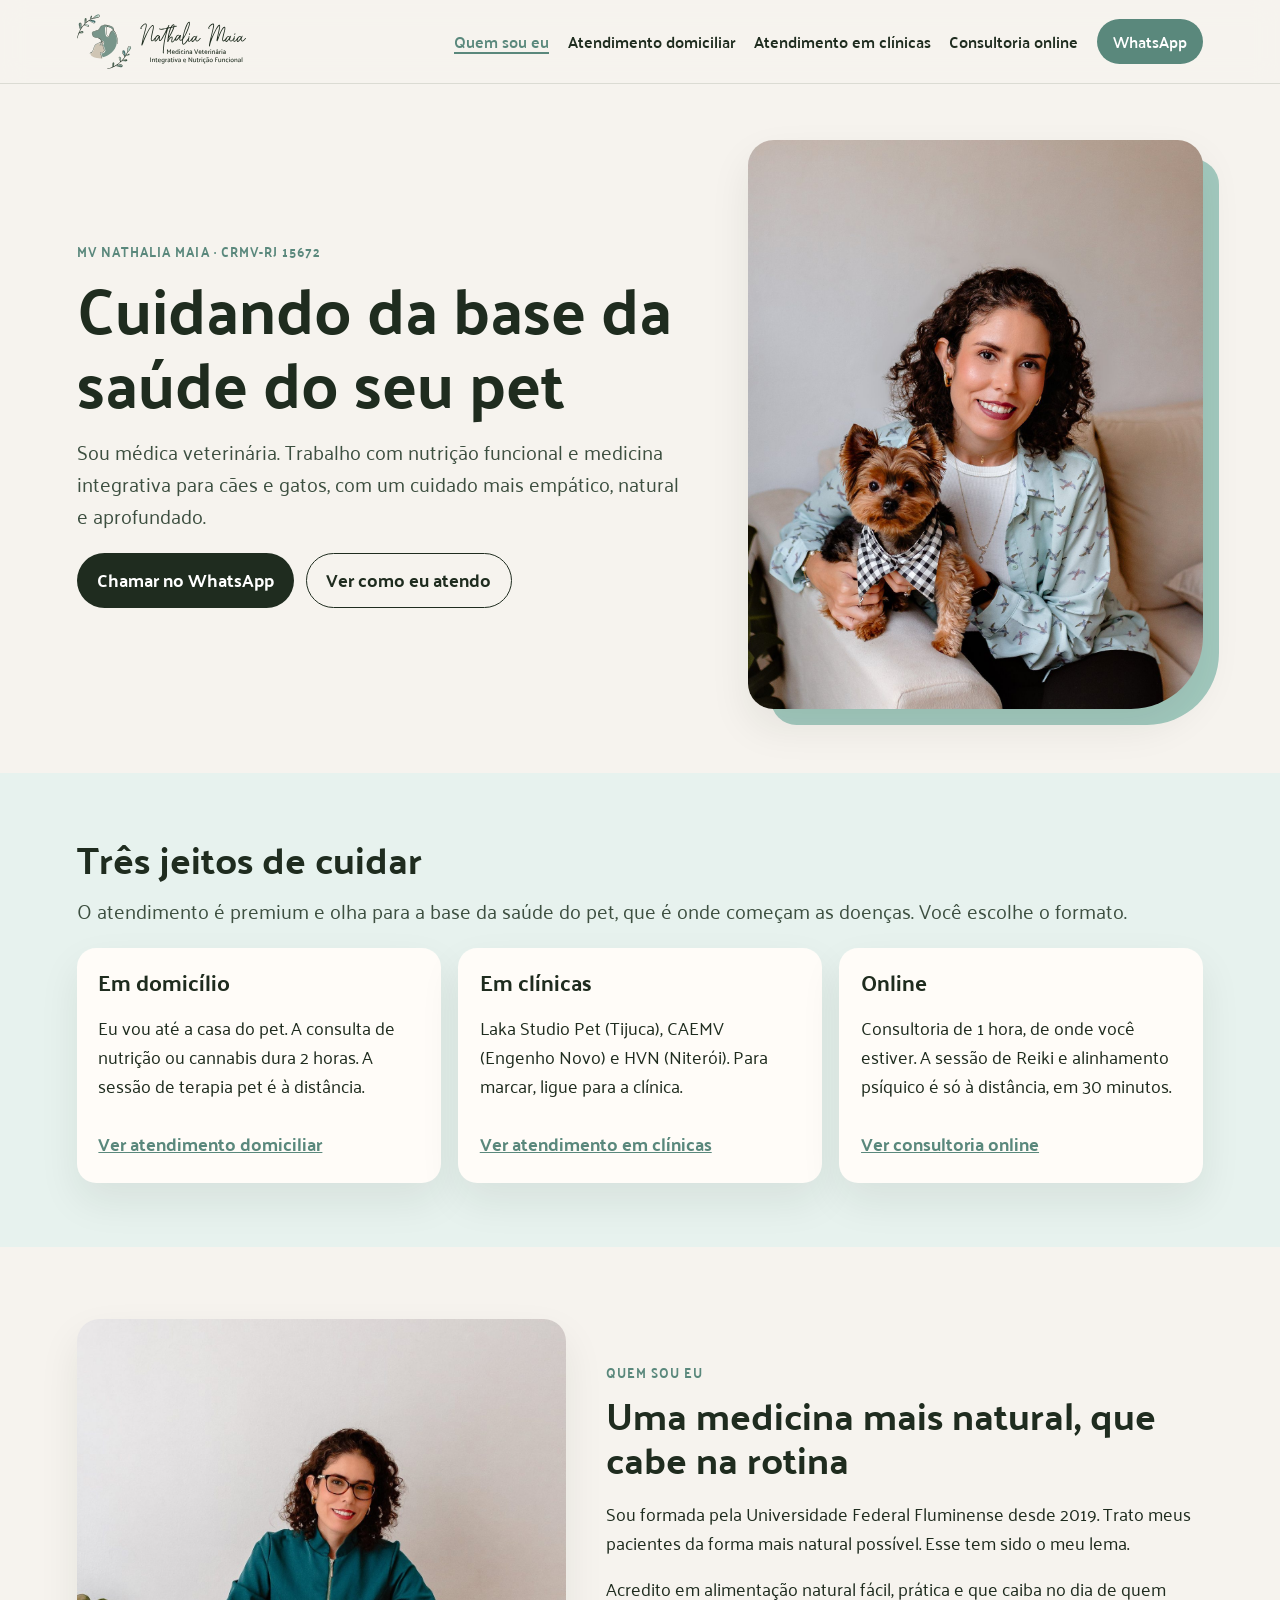
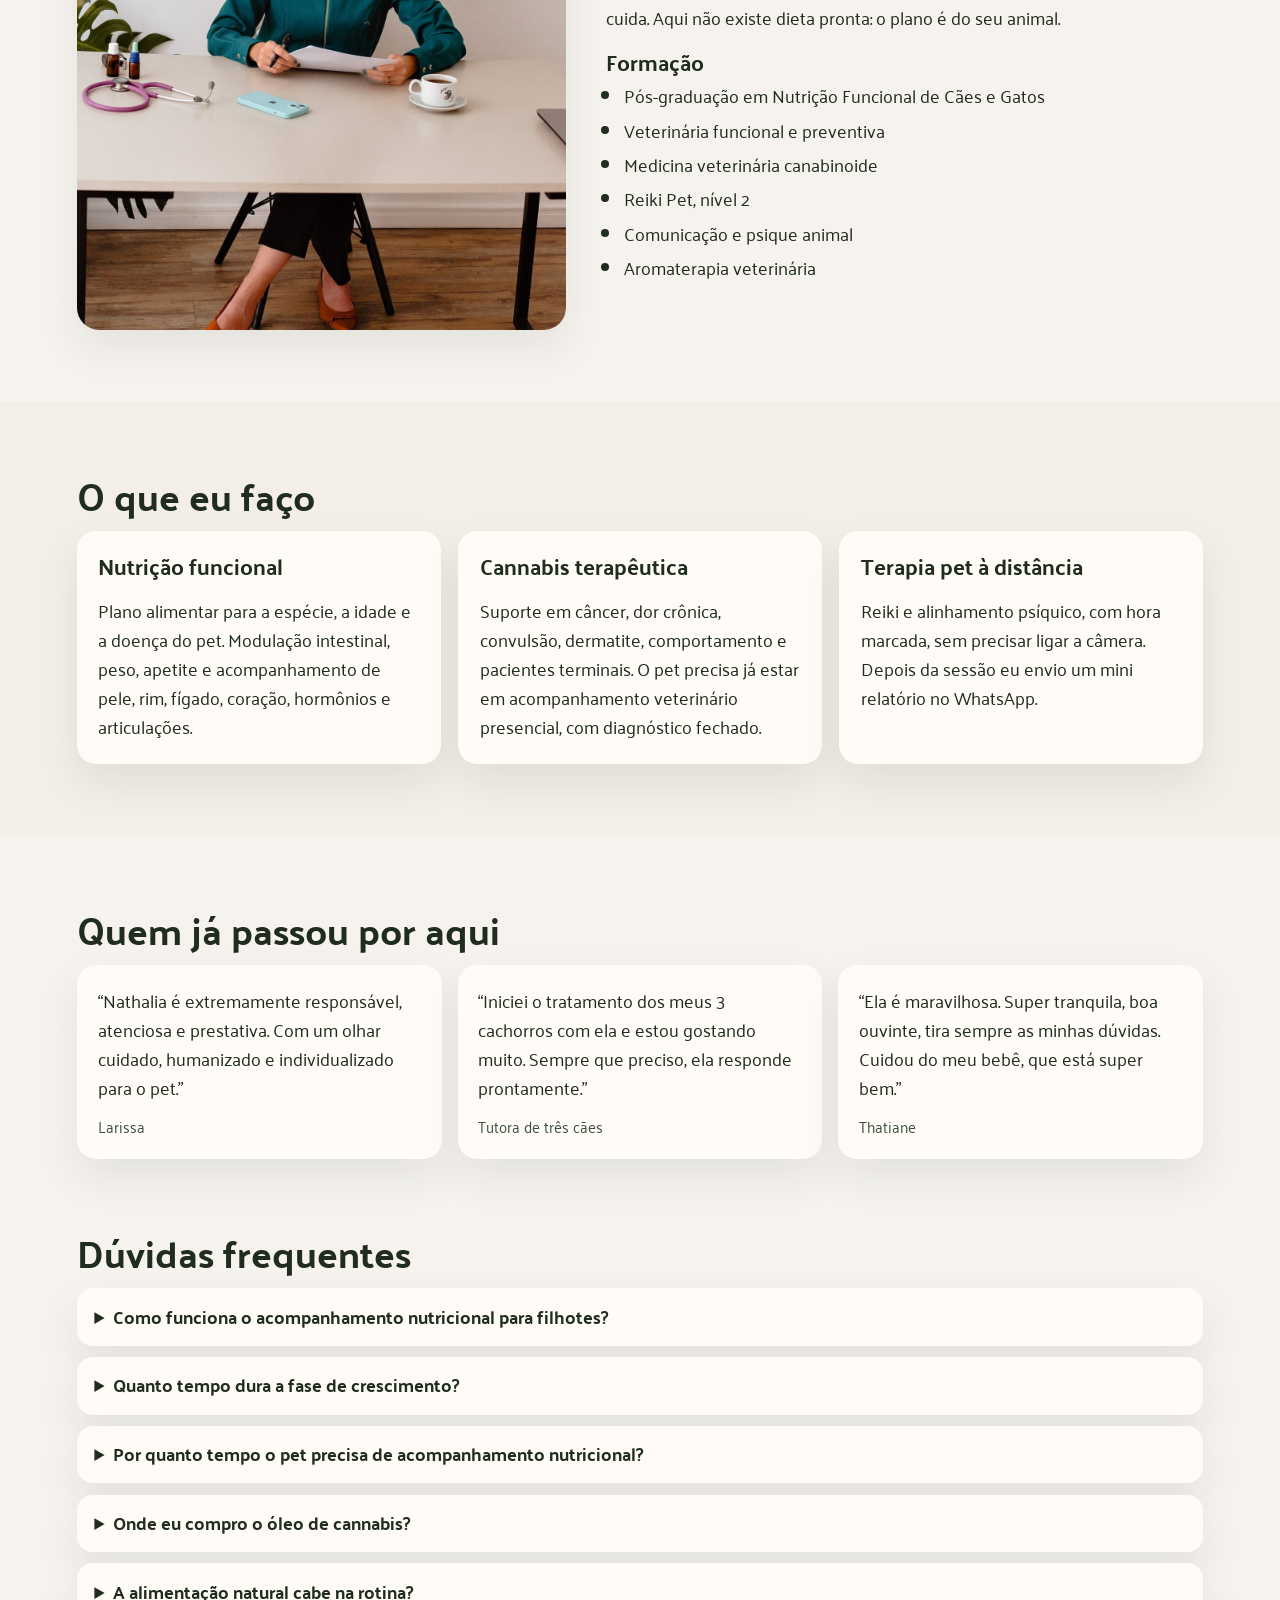
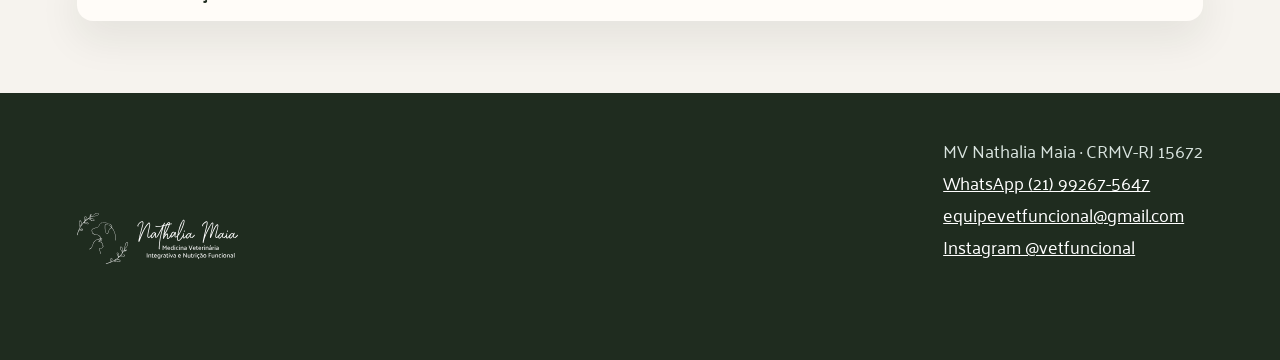
==== index.html @ e62ba09b "Adiciona os tres atendimentos e as clinicas parceiras. Co-authored-by: Cursor <cursoragent@cursor.co" ====
<!DOCTYPE html>
<html lang="pt-BR">
<head>
  <meta charset="utf-8">
  <meta name="viewport" content="width=device-width, initial-scale=1">
  <meta name="robots" content="noindex">
  <title>Quem sou eu | Nathalia Maia</title>
  <meta name="description" content="MV Nathalia Maia, CRMV-RJ 15672. Nutrição funcional e medicina veterinária integrativa para cães e gatos.">
  <link rel="icon" href="assets/icone.png">
  <link rel="preconnect" href="https://fonts.googleapis.com">
  <link rel="preconnect" href="https://fonts.gstatic.com" crossorigin>
  <link href="https://fonts.googleapis.com/css2?family=Palanquin:wght@400;500;600;700&display=swap" rel="stylesheet">
  <link rel="stylesheet" href="css/styles.css">
</head>
<body>
  <a class="skip" href="#conteudo">Ir para o conteúdo</a>
  <header class="site-header">
    <a class="logo" href="index.html">
      <img src="assets/logo.svg" alt="Nathalia Maia, medicina veterinária integrativa e nutrição funcional">
    </a>
    <button class="nav-toggle" type="button" aria-expanded="false" aria-controls="site-nav">Menu</button>
    <nav class="site-nav" id="site-nav">
      <a href="index.html" aria-current="page">Quem sou eu</a>
      <a href="domiciliar.html">Atendimento domiciliar</a>
      <a href="clinicas.html">Atendimento em clínicas</a>
      <a href="online.html">Consultoria online</a>
      <a class="btn btn-wa" href="https://wa.me/5521992675647?text=Ol%C3%A1%2C%20Dra.%20Nathalia!%20Vim%20pelo%20site%20e%20gostaria%20de%20conversar%20sobre%20um%20atendimento." target="_blank" rel="noopener noreferrer">WhatsApp</a>
    </nav>
  </header>

  <main id="conteudo">
    <section class="wrap hero">
      <div>
        <p class="kicker">MV Nathalia Maia · CRMV-RJ 15672</p>
        <h1>Cuidando da base da saúde do seu pet</h1>
        <p class="lead">Sou médica veterinária. Trabalho com nutrição funcional e medicina integrativa para cães e gatos, com um cuidado mais empático, natural e aprofundado.</p>
        <div class="actions">
          <a class="btn btn-solid" href="https://wa.me/5521992675647?text=Ol%C3%A1%2C%20Dra.%20Nathalia!%20Vim%20pelo%20site%20e%20gostaria%20de%20conversar%20sobre%20um%20atendimento." target="_blank" rel="noopener noreferrer">Chamar no WhatsApp</a>
          <a class="btn btn-ghost" href="#formatos">Ver como eu atendo</a>
        </div>
      </div>
      <div class="hero-photo">
        <img src="assets/nathalia-sofa.jpg" alt="Dra. Nathalia Maia sentada no sofá, sorrindo, com um yorkshire no colo">
      </div>
    </section>

    <section class="band" id="formatos">
      <div class="wrap">
        <h2>Três jeitos de cuidar</h2>
        <p class="lead">O atendimento é premium e olha para a base da saúde do pet, que é onde começam as doenças. Você escolhe o formato.</p>
        <div class="grid-3">
          <article class="card">
            <h3>Em domicílio</h3>
            <p>Eu vou até a casa do pet. A consulta de nutrição ou cannabis dura 2 horas. A sessão de terapia pet é à distância.</p>
            <a class="more" href="domiciliar.html">Ver atendimento domiciliar</a>
          </article>
          <article class="card">
            <h3>Em clínicas</h3>
            <p>Laka Studio Pet (Tijuca), CAEMV (Engenho Novo) e HVN (Niterói). Para marcar, ligue para a clínica.</p>
            <a class="more" href="clinicas.html">Ver atendimento em clínicas</a>
          </article>
          <article class="card">
            <h3>Online</h3>
            <p>Consultoria de 1 hora, de onde você estiver. A sessão de Reiki e alinhamento psíquico é só à distância, em 30 minutos.</p>
            <a class="more" href="online.html">Ver consultoria online</a>
          </article>
        </div>
      </div>
    </section>

    <section class="section">
      <div class="wrap split">
        <div class="frame portrait">
          <img src="assets/nathalia-mesa.jpg" alt="Dra. Nathalia Maia à mesa, de jaleco verde, com estetoscópio e frascos de cuidado">
        </div>
        <div>
          <p class="kicker">Quem sou eu</p>
          <h2>Uma medicina mais natural, que cabe na rotina</h2>
          <p>Sou formada pela Universidade Federal Fluminense desde 2019. Trato meus pacientes da forma mais natural possível. Esse tem sido o meu lema.</p>
          <p>Acredito em alimentação natural fácil, prática e que caiba no dia de quem cuida. Aqui não existe dieta pronta: o plano é do seu animal.</p>
          <h3>Formação</h3>
          <ul class="clean">
            <li>Pós-graduação em Nutrição Funcional de Cães e Gatos</li>
            <li>Veterinária funcional e preventiva</li>
            <li>Medicina veterinária canabinoide</li>
            <li>Reiki Pet, nível 2</li>
            <li>Comunicação e psique animal</li>
            <li>Aromaterapia veterinária</li>
          </ul>
        </div>
      </div>
    </section>

    <section class="band-sand section">
      <div class="wrap">
        <h2>O que eu faço</h2>
        <div class="grid-3">
          <article class="card">
            <h3>Nutrição funcional</h3>
            <p>Plano alimentar para a espécie, a idade e a doença do pet. Modulação intestinal, peso, apetite e acompanhamento de pele, rim, fígado, coração, hormônios e articulações.</p>
          </article>
          <article class="card">
            <h3>Cannabis terapêutica</h3>
            <p>Suporte em câncer, dor crônica, convulsão, dermatite, comportamento e pacientes terminais. O pet precisa já estar em acompanhamento veterinário presencial, com diagnóstico fechado.</p>
          </article>
          <article class="card">
            <h3>Terapia pet à distância</h3>
            <p>Reiki e alinhamento psíquico, com hora marcada, sem precisar ligar a câmera. Depois da sessão eu envio um mini relatório no WhatsApp.</p>
          </article>
        </div>
      </div>
    </section>

    <section class="section">
      <div class="wrap">
        <h2>Quem já passou por aqui</h2>
        <div class="quotes">
          <blockquote>
            <p>“Nathalia é extremamente responsável, atenciosa e prestativa. Com um olhar cuidado, humanizado e individualizado para o pet.”</p>
            <footer>Larissa</footer>
          </blockquote>
          <blockquote>
            <p>“Iniciei o tratamento dos meus 3 cachorros com ela e estou gostando muito. Sempre que preciso, ela responde prontamente.”</p>
            <footer>Tutora de três cães</footer>
          </blockquote>
          <blockquote>
            <p>“Ela é maravilhosa. Super tranquila, boa ouvinte, tira sempre as minhas dúvidas. Cuidou do meu bebê, que está super bem.”</p>
            <footer>Thatiane</footer>
          </blockquote>
        </div>
      </div>
    </section>

    <section class="section" style="padding-top: 0;">
      <div class="wrap">
        <h2>Dúvidas frequentes</h2>
        <details>
          <summary>Como funciona o acompanhamento nutricional para filhotes?</summary>
          <p>Filhotes estão crescendo e precisam de acompanhamento mensal até o fim dessa fase. É um período em que a dieta sem orientação falha fácil.</p>
        </details>
        <details>
          <summary>Quanto tempo dura a fase de crescimento?</summary>
          <p>Depende do porte: cerca de 10 meses nos mini e até 24 meses nos gigantes.</p>
        </details>
        <details>
          <summary>Por quanto tempo o pet precisa de acompanhamento nutricional?</summary>
          <p>Animais em modulação intestinal precisam de pelo menos 6 meses de tratamento.</p>
        </details>
        <details>
          <summary>Onde eu compro o óleo de cannabis?</summary>
          <p>Em associações, de forma online. Na receita eu indico o caminho de acordo com a necessidade do seu pet.</p>
        </details>
        <details>
          <summary>A alimentação natural cabe na rotina?</summary>
          <p>Eu monto um plano fácil, prático e de acordo com a sua rotina e com o que é possível para a casa.</p>
        </details>
      </div>
    </section>
  </main>

  <footer class="site-footer">
    <div class="wrap">
      <img src="assets/logo-branco.svg" alt="">
      <div>
        <p>MV Nathalia Maia · CRMV-RJ 15672</p>
        <p><a href="https://wa.me/5521992675647" target="_blank" rel="noopener noreferrer">WhatsApp (21) 99267-5647</a></p>
        <p><a href="mailto:equipevetfuncional@gmail.com" target="_blank" rel="noopener noreferrer">equipevetfuncional@gmail.com</a></p>
        <p><a href="https://instagram.com/vetfuncional" target="_blank" rel="noopener noreferrer">Instagram @vetfuncional</a></p>
      </div>
    </div>
  </footer>
  <a class="float-wa" href="https://wa.me/5521992675647?text=Ol%C3%A1%2C%20Dra.%20Nathalia!%20Vim%20pelo%20site%20e%20gostaria%20de%20conversar%20sobre%20um%20atendimento." target="_blank" rel="noopener noreferrer">WhatsApp</a>
  <script src="js/nav.js"></script>
</body>
</html>
---- css/styles.css ----
:root {
  --ink: #1f2c1f;
  --ink-soft: #3d4f40;
  --viridian: #5a887c;
  --cyan: #609090;
  --tareyton: #a2c9be;
  --dune: #cec0ae;
  --khaki: #b8a687;
  --paper: #f6f3ee;
  --card: #fffcf8;
  --line: rgba(31, 44, 31, 0.12);
  --shadow: 0 18px 40px rgba(31, 44, 31, 0.08);
  --header: 5.25rem;
  --max: 72rem;
  --font: "Palanquin", "Segoe UI", sans-serif;
}

* { box-sizing: border-box; }

html { scroll-behavior: smooth; }

body {
  margin: 0;
  font-family: var(--font);
  color: var(--ink);
  background: var(--paper);
  font-size: 1.125rem;
  line-height: 1.6;
}

img { max-width: 100%; display: block; }

a { color: inherit; }

.skip {
  position: absolute;
  left: 1rem;
  top: -4rem;
  background: var(--ink);
  color: white;
  padding: 0.5rem 0.8rem;
  z-index: 20;
}

.skip:focus { top: 1rem; }

.site-header {
  position: sticky;
  top: 0;
  z-index: 10;
  display: flex;
  align-items: center;
  justify-content: space-between;
  gap: 1rem;
  min-height: var(--header);
  padding: 0.75rem 6vw;
  background: rgba(246, 243, 238, 0.92);
  backdrop-filter: blur(12px);
  border-bottom: 1px solid var(--line);
}

.logo img { height: 3.4rem; width: auto; }

.nav-toggle {
  display: none;
  border: 1px solid var(--ink);
  background: transparent;
  color: var(--ink);
  font: inherit;
  font-weight: 600;
  padding: 0.45rem 0.8rem;
  border-radius: 999px;
  cursor: pointer;
}

.site-nav {
  display: flex;
  align-items: center;
  gap: 1.15rem;
}

.site-nav a {
  text-decoration: none;
  font-weight: 600;
  font-size: 1rem;
}

.site-nav a[aria-current="page"] {
  color: var(--viridian);
  box-shadow: inset 0 -2px 0 var(--viridian);
}

.btn {
  display: inline-flex;
  align-items: center;
  justify-content: center;
  gap: 0.45rem;
  text-decoration: none;
  font-weight: 700;
  border-radius: 999px;
  padding: 0.75rem 1.2rem;
  border: 1px solid transparent;
}

.btn-solid {
  background: var(--ink);
  color: white;
}

.btn-solid:hover { background: #314332; }

.btn-ghost {
  background: transparent;
  color: var(--ink);
  border-color: var(--ink);
}

.btn-wa { background: var(--viridian); color: white; padding: 0.55rem 0.95rem; }
.btn-wa:hover { background: #4c756a; }

.wrap {
  width: min(var(--max), calc(100% - 12vw));
  margin-inline: auto;
}

.hero {
  display: grid;
  grid-template-columns: 1.15fr 0.85fr;
  gap: 3.5rem;
  align-items: center;
  padding: 3.5rem 0 4rem;
}

.kicker {
  margin: 0 0 0.6rem;
  letter-spacing: 0.08em;
  text-transform: uppercase;
  font-size: 0.82rem;
  font-weight: 700;
  color: var(--viridian);
}

h1, h2, h3 { line-height: 1.15; font-weight: 700; }

h1 { font-size: clamp(2.4rem, 5vw, 4.1rem); margin: 0 0 1rem; }

h2 { font-size: clamp(1.8rem, 3vw, 2.5rem); margin: 0 0 0.8rem; }

h3 { font-size: 1.35rem; margin: 0 0 0.4rem; }

.lead { font-size: 1.25rem; color: var(--ink-soft); margin: 0 0 1.4rem; }

.actions { display: flex; flex-wrap: wrap; gap: 0.75rem; }

.hero-photo {
  position: relative;
}

.hero-photo img {
  width: 100%;
  aspect-ratio: 4 / 5;
  object-fit: cover;
  object-position: center 68%;
  border-radius: 1.6rem 1.6rem 4.5rem 1.6rem;
  box-shadow: var(--shadow);
}

.hero-photo::before {
  content: "";
  position: absolute;
  inset: 1.2rem -1rem -1rem 1.4rem;
  background: var(--tareyton);
  border-radius: 1.6rem 1.6rem 4.5rem 1.6rem;
  z-index: -1;
}

.band {
  background: #e7f2ee;
  padding: 4rem 0;
}

.band-sand { background: #f3eee6; }

.section { padding: 4.5rem 0; }

.grid-3, .grid-2 { display: grid; gap: 1.1rem; }

.grid-3 { grid-template-columns: repeat(3, 1fr); }
.grid-2 { grid-template-columns: repeat(2, 1fr); }

.card {
  background: var(--card);
  border-radius: 1.2rem;
  padding: 1.4rem 1.35rem 1.5rem;
  box-shadow: var(--shadow);
}

.card p:last-child { margin-bottom: 0; }

.card a.more {
  display: inline-block;
  margin-top: 0.8rem;
  font-weight: 700;
  color: var(--viridian);
}

.subnav {
  display: flex;
  flex-wrap: wrap;
  gap: 0.55rem;
  margin: 1.3rem 0 0;
  padding: 0;
  list-style: none;
}

.subnav a {
  text-decoration: none;
  font-weight: 700;
  font-size: 0.98rem;
  background: #e7f2ee;
  border-radius: 999px;
  padding: 0.55rem 0.9rem;
}

.subnav a:hover { background: var(--tareyton); }

.topic { scroll-margin-top: 6.5rem; }

.clinic h2 { font-size: 1.45rem; }

.clinic address {
  font-style: normal;
  margin: 0.35rem 0;
}

.split {
  display: grid;
  grid-template-columns: 0.9fr 1.1fr;
  gap: 2.5rem;
  align-items: center;
}

.frame img {
  width: 100%;
  border-radius: 1.4rem;
  object-fit: cover;
  box-shadow: var(--shadow);
}

.portrait img { aspect-ratio: 4 / 5; object-position: center 30%; }
.wide img { aspect-ratio: 16 / 9; object-position: center 40%; }

ul.clean, ol.clean { margin: 0.4rem 0 0; padding-left: 1.15rem; }
ul.clean li, ol.clean li { margin: 0.35rem 0; }

.price {
  display: flex;
  flex-direction: column;
  gap: 0.2rem;
}

.price strong {
  font-size: 1.8rem;
  letter-spacing: -0.03em;
}

.note {
  border-left: 4px solid var(--khaki);
  background: #f8f1e6;
  padding: 1rem 1.1rem;
  border-radius: 0 1rem 1rem 0;
}

.note p { margin: 0.35rem 0; }

.quotes { display: grid; grid-template-columns: repeat(3, 1fr); gap: 1rem; }

blockquote {
  margin: 0;
  background: var(--card);
  border-radius: 1.2rem;
  padding: 1.3rem;
  box-shadow: var(--shadow);
}

blockquote p { margin: 0 0 0.8rem; }

blockquote footer { color: var(--ink-soft); font-size: 0.95rem; }

details {
  background: var(--card);
  border-radius: 1rem;
  padding: 0.9rem 1.1rem;
  box-shadow: var(--shadow);
}

details + details { margin-top: 0.7rem; }

summary {
  cursor: pointer;
  font-weight: 700;
}

details p { margin: 0.7rem 0 0.2rem; }

.page-hero { padding: 3rem 0 1rem; max-width: 44rem; }

.stack { display: grid; gap: 1rem; }

.site-footer {
  background: var(--ink);
  color: #f4f1ea;
  padding: 2.5rem 0 6rem;
}

.site-footer .wrap {
  display: flex;
  justify-content: space-between;
  gap: 2rem;
  align-items: end;
}

.site-footer img { height: 3.2rem; width: auto; }

.site-footer a { color: white; }
.site-footer p { margin: 0.2rem 0; color: #d9e4df; }

.float-wa {
  display: none;
}

@media (max-width: 860px) {
  .nav-toggle { display: inline-flex; }

  .site-nav {
    display: none;
    position: absolute;
    top: 100%;
    left: 0;
    right: 0;
    flex-direction: column;
    align-items: stretch;
    gap: 0.2rem;
    padding: 0.8rem 6vw 1.2rem;
    background: var(--paper);
    border-bottom: 1px solid var(--line);
  }

  .site-nav.is-open { display: flex; }

  .site-nav a { padding: 0.55rem 0; }

  .hero, .split, .grid-3, .grid-2, .quotes {
    grid-template-columns: 1fr;
  }

  .hero-photo { order: -1; }
  .hero-photo img, .portrait img { aspect-ratio: 5 / 4; object-position: center 70%; }

  .site-footer .wrap { flex-direction: column; align-items: start; }

  .float-wa {
    display: inline-flex;
    position: fixed;
    right: 1rem;
    bottom: 1rem;
    z-index: 12;
    background: var(--viridian);
    color: white;
    text-decoration: none;
    font-weight: 700;
    border-radius: 999px;
    padding: 0.8rem 1.05rem;
    box-shadow: var(--shadow);
  }
}
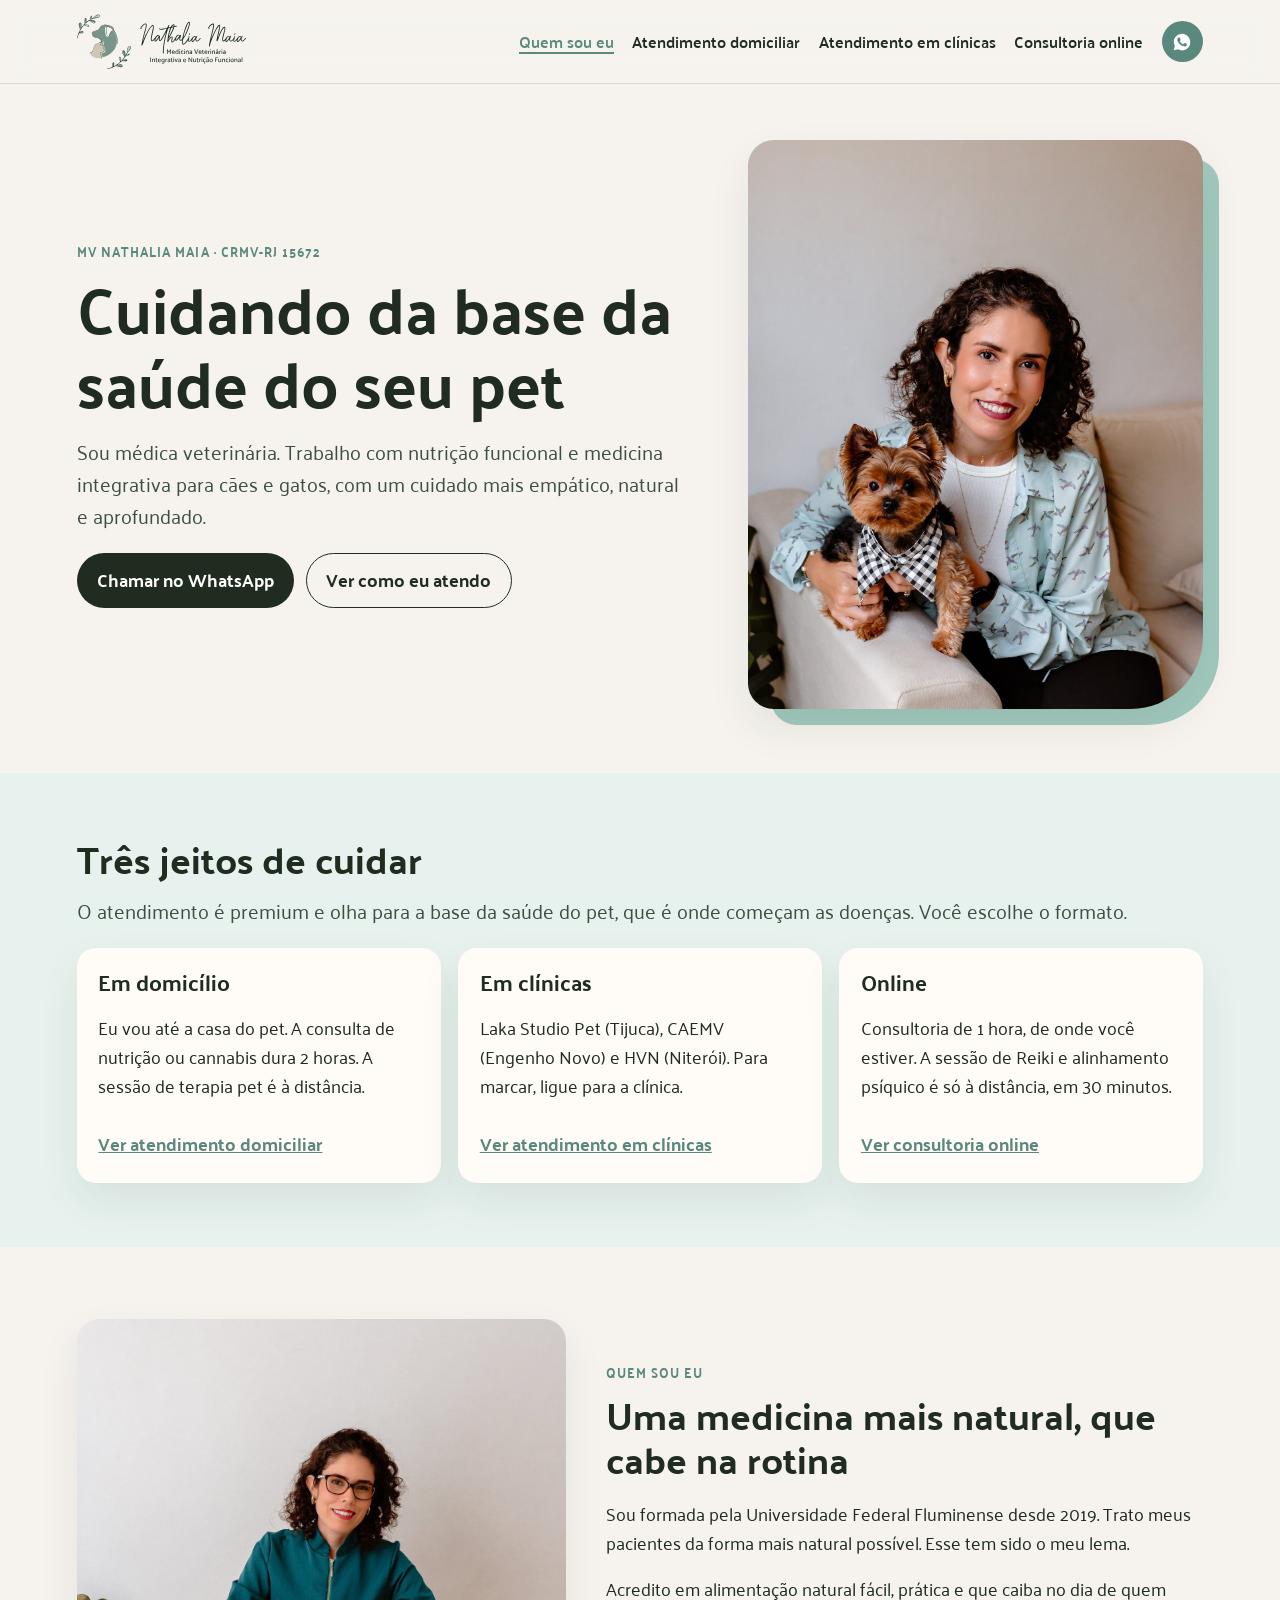
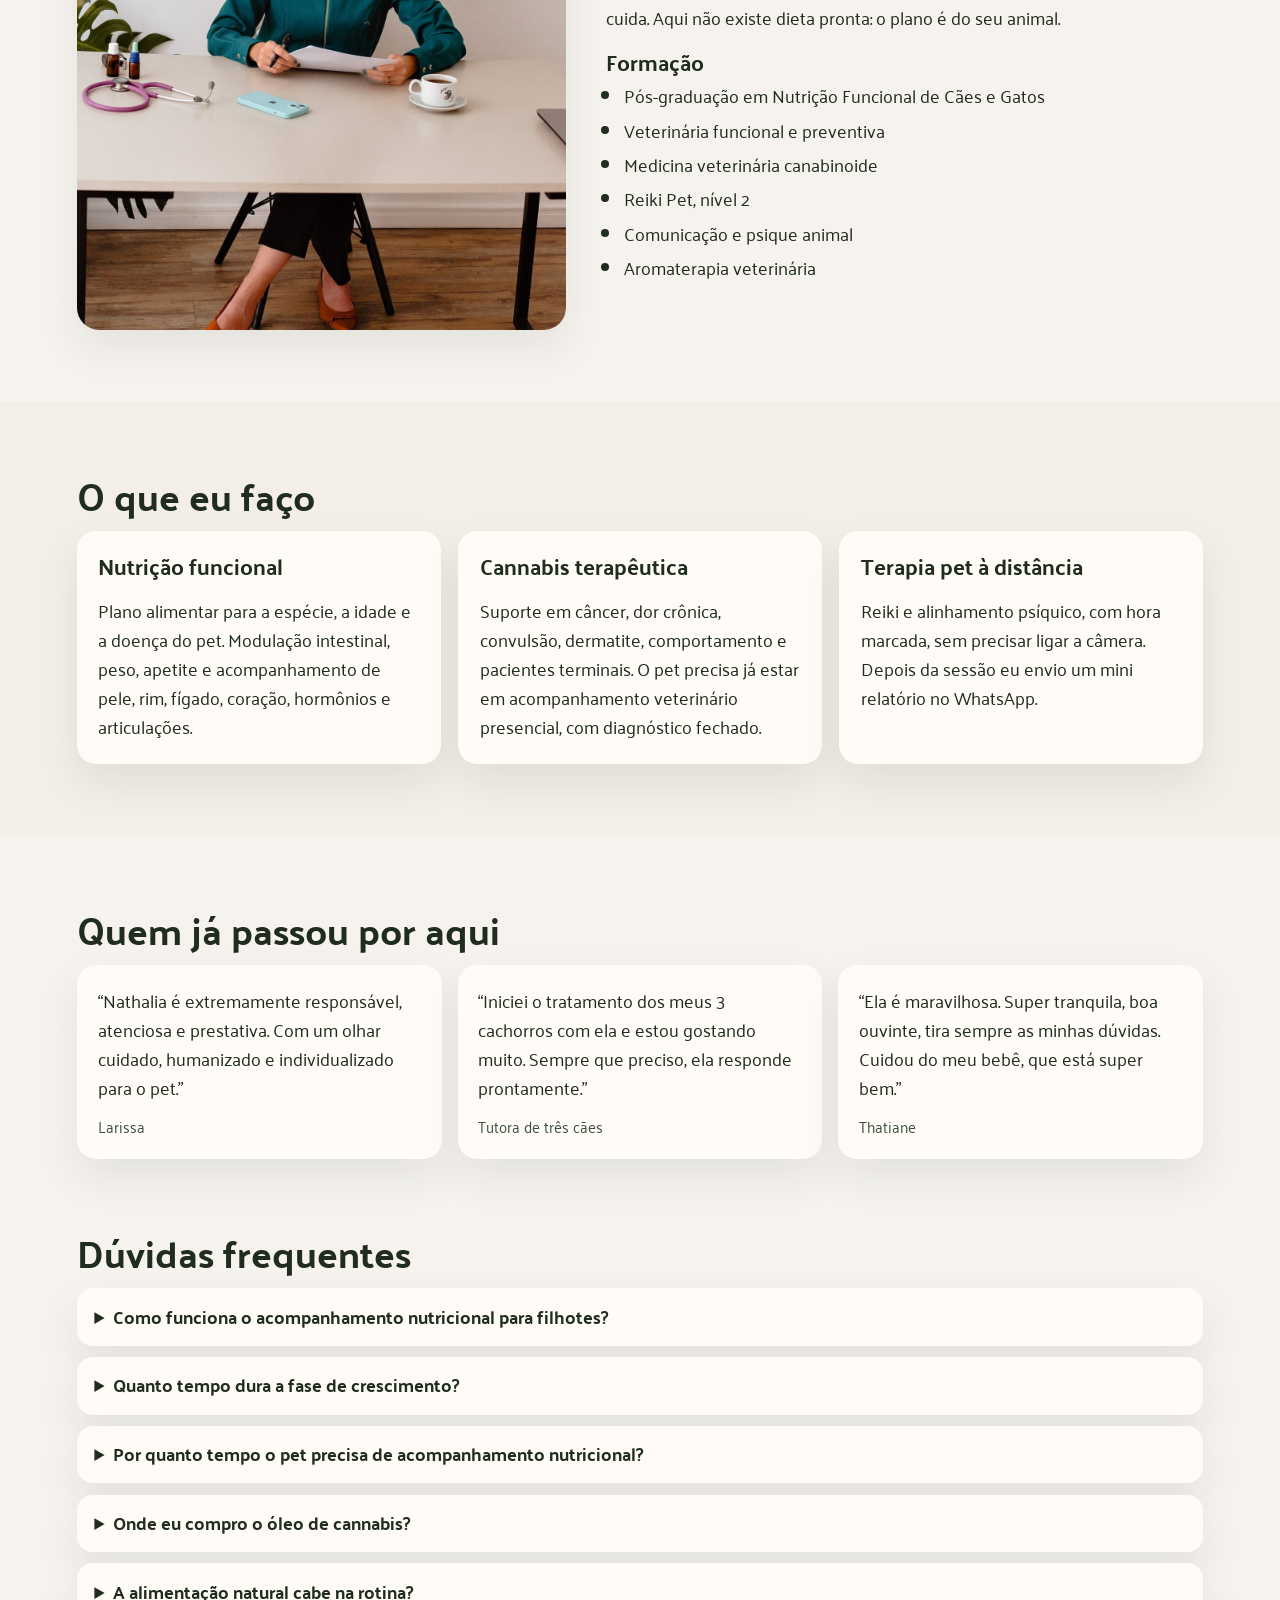
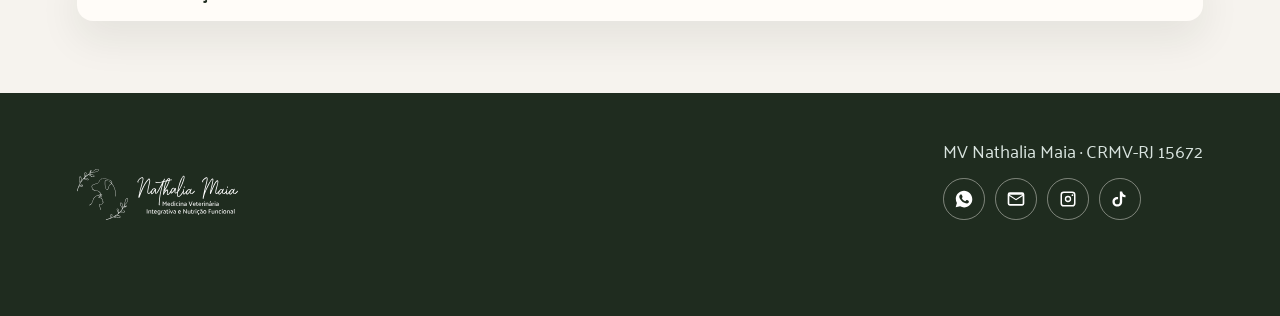
==== commit ebb99e3f: "Troca os contatos do rodape por icones e adiciona o TikTok. Co-authored-by: Cursor <cursoragent@curs" ====
--- a/index.html
+++ b/index.html
@@ -24,7 +24,7 @@
       <a href="domiciliar.html">Atendimento domiciliar</a>
       <a href="clinicas.html">Atendimento em clínicas</a>
       <a href="online.html">Consultoria online</a>
-      <a class="btn btn-wa" href="https://wa.me/5521992675647?text=Ol%C3%A1%2C%20Dra.%20Nathalia!%20Vim%20pelo%20site%20e%20gostaria%20de%20conversar%20sobre%20um%20atendimento." target="_blank" rel="noopener noreferrer">WhatsApp</a>
+      <a class="btn btn-wa" href="https://wa.me/5521992675647?text=Ol%C3%A1%2C%20Dra.%20Nathalia!%20Vim%20pelo%20site%20e%20gostaria%20de%20conversar%20sobre%20um%20atendimento." target="_blank" rel="noopener noreferrer" aria-label="WhatsApp"><svg class="icon" viewBox="0 0 24 24" aria-hidden="true"><path d="M12.04 2C6.58 2 2.15 6.4 2.15 11.83c0 1.74.46 3.44 1.34 4.94L2 22l5.39-1.41a10 10 0 0 0 4.65 1.47h.01c5.46 0 9.89-4.4 9.89-9.83C21.94 6.4 17.5 2 12.04 2zm5.76 13.9c-.24.68-1.4 1.3-1.94 1.38-.5.08-1.12.11-1.81-.11-.42-.14-.95-.3-1.64-.59-2.88-1.24-4.76-4.15-4.9-4.34-.14-.2-1.16-1.54-1.16-2.94s.73-2.08 1-2.37c.24-.28.64-.41 1.02-.41.12 0 .23 0 .33.01.3.01.44.03.64.49.24.58.82 2 .89 2.15.07.14.12.32.02.51-.1.2-.14.32-.28.49-.14.17-.3.38-.42.51-.14.14-.28.29-.12.56.16.27.72 1.19 1.55 1.93 1.06.95 1.96 1.25 2.24 1.39.28.14.44.12.6-.07.17-.2.7-.81.88-1.09.19-.28.37-.23.63-.14.26.09 1.64.77 1.92.91.28.14.47.21.54.33.07.12.07.68-.17 1.36z"/></svg></a>
     </nav>
   </header>
 
@@ -163,13 +163,16 @@
       <img src="assets/logo-branco.svg" alt="">
       <div>
         <p>MV Nathalia Maia · CRMV-RJ 15672</p>
-        <p><a href="https://wa.me/5521992675647" target="_blank" rel="noopener noreferrer">WhatsApp (21) 99267-5647</a></p>
-        <p><a href="mailto:equipevetfuncional@gmail.com" target="_blank" rel="noopener noreferrer">equipevetfuncional@gmail.com</a></p>
-        <p><a href="https://instagram.com/vetfuncional" target="_blank" rel="noopener noreferrer">Instagram @vetfuncional</a></p>
+        <nav class="social" aria-label="Contato">
+          <a href="https://wa.me/5521992675647" target="_blank" rel="noopener noreferrer" aria-label="WhatsApp (21) 99267-5647"><svg class="icon" viewBox="0 0 24 24" aria-hidden="true"><path d="M12.04 2C6.58 2 2.15 6.4 2.15 11.83c0 1.74.46 3.44 1.34 4.94L2 22l5.39-1.41a10 10 0 0 0 4.65 1.47h.01c5.46 0 9.89-4.4 9.89-9.83C21.94 6.4 17.5 2 12.04 2zm5.76 13.9c-.24.68-1.4 1.3-1.94 1.38-.5.08-1.12.11-1.81-.11-.42-.14-.95-.3-1.64-.59-2.88-1.24-4.76-4.15-4.9-4.34-.14-.2-1.16-1.54-1.16-2.94s.73-2.08 1-2.37c.24-.28.64-.41 1.02-.41.12 0 .23 0 .33.01.3.01.44.03.64.49.24.58.82 2 .89 2.15.07.14.12.32.02.51-.1.2-.14.32-.28.49-.14.17-.3.38-.42.51-.14.14-.28.29-.12.56.16.27.72 1.19 1.55 1.93 1.06.95 1.96 1.25 2.24 1.39.28.14.44.12.6-.07.17-.2.7-.81.88-1.09.19-.28.37-.23.63-.14.26.09 1.64.77 1.92.91.28.14.47.21.54.33.07.12.07.68-.17 1.36z"/></svg></a>
+          <a href="mailto:equipevetfuncional@gmail.com" target="_blank" rel="noopener noreferrer" aria-label="E-mail equipevetfuncional@gmail.com"><svg class="icon" viewBox="0 0 24 24" aria-hidden="true"><path d="M2 6.5A2.5 2.5 0 0 1 4.5 4h15A2.5 2.5 0 0 1 22 6.5v11a2.5 2.5 0 0 1-2.5 2.5h-15A2.5 2.5 0 0 1 2 17.5v-11zm2.2.3 7.8 5.1 7.8-5.1H4.2zM20 8.4l-7.4 4.8a1 1 0 0 1-1.1 0L4 8.4V17.5c0 .3.2.5.5.5h15c.3 0 .5-.2.5-.5V8.4z"/></svg></a>
+          <a href="https://instagram.com/vetfuncional" target="_blank" rel="noopener noreferrer" aria-label="Instagram @vetfuncional"><svg class="icon" viewBox="0 0 24 24" aria-hidden="true"><path d="M7 3h10a4 4 0 0 1 4 4v10a4 4 0 0 1-4 4H7a4 4 0 0 1-4-4V7a4 4 0 0 1 4-4zm10 1.8H7A2.2 2.2 0 0 0 4.8 7v10A2.2 2.2 0 0 0 7 19.2h10A2.2 2.2 0 0 0 19.2 17V7A2.2 2.2 0 0 0 17 4.8zM12 8.2A3.8 3.8 0 1 1 8.2 12 3.8 3.8 0 0 1 12 8.2zm0 1.6A2.2 2.2 0 1 0 14.2 12 2.2 2.2 0 0 0 12 9.8zM17.35 6.4a1.05 1.05 0 1 1-1.05 1.05 1.05 1.05 0 0 1 1.05-1.05z"/></svg></a>
+          <a href="https://www.tiktok.com/@vetfuncional" target="_blank" rel="noopener noreferrer" aria-label="TikTok @vetfuncional"><svg class="icon" viewBox="0 0 24 24" aria-hidden="true"><path d="M14.6 3c.35 2.35 1.7 4.05 4 4.35v2.45a6.7 6.7 0 0 1-4-.95v6.45c0 3.25-2.55 5.7-5.8 5.7S2.95 18.55 2.95 15.3 5.5 9.6 8.75 9.6c.32 0 .64.03.95.08v2.62a3.15 3.15 0 0 0-.95-.15 3.05 3.05 0 1 0 3.05 3.05V3h2.8z"/></svg></a>
+        </nav>
       </div>
     </div>
   </footer>
-  <a class="float-wa" href="https://wa.me/5521992675647?text=Ol%C3%A1%2C%20Dra.%20Nathalia!%20Vim%20pelo%20site%20e%20gostaria%20de%20conversar%20sobre%20um%20atendimento." target="_blank" rel="noopener noreferrer">WhatsApp</a>
+  <a class="float-wa" href="https://wa.me/5521992675647?text=Ol%C3%A1%2C%20Dra.%20Nathalia!%20Vim%20pelo%20site%20e%20gostaria%20de%20conversar%20sobre%20um%20atendimento." target="_blank" rel="noopener noreferrer" aria-label="WhatsApp"><svg class="icon" viewBox="0 0 24 24" aria-hidden="true"><path d="M12.04 2C6.58 2 2.15 6.4 2.15 11.83c0 1.74.46 3.44 1.34 4.94L2 22l5.39-1.41a10 10 0 0 0 4.65 1.47h.01c5.46 0 9.89-4.4 9.89-9.83C21.94 6.4 17.5 2 12.04 2zm5.76 13.9c-.24.68-1.4 1.3-1.94 1.38-.5.08-1.12.11-1.81-.11-.42-.14-.95-.3-1.64-.59-2.88-1.24-4.76-4.15-4.9-4.34-.14-.2-1.16-1.54-1.16-2.94s.73-2.08 1-2.37c.24-.28.64-.41 1.02-.41.12 0 .23 0 .33.01.3.01.44.03.64.49.24.58.82 2 .89 2.15.07.14.12.32.02.51-.1.2-.14.32-.28.49-.14.17-.3.38-.42.51-.14.14-.28.29-.12.56.16.27.72 1.19 1.55 1.93 1.06.95 1.96 1.25 2.24 1.39.28.14.44.12.6-.07.17-.2.7-.81.88-1.09.19-.28.37-.23.63-.14.26.09 1.64.77 1.92.91.28.14.47.21.54.33.07.12.07.68-.17 1.36z"/></svg></a>
   <script src="js/nav.js"></script>
 </body>
 </html>
--- a/css/styles.css
+++ b/css/styles.css
@@ -115,8 +115,21 @@
   border-color: var(--ink);
 }
 
-.btn-wa { background: var(--viridian); color: white; padding: 0.55rem 0.95rem; }
+.btn-wa {
+  background: var(--viridian);
+  color: white;
+  width: 2.6rem;
+  height: 2.6rem;
+  padding: 0;
+}
 .btn-wa:hover { background: #4c756a; }
+
+.icon {
+  width: 1.25rem;
+  height: 1.25rem;
+  display: block;
+  fill: currentColor;
+}
 
 .wrap {
   width: min(var(--max), calc(100% - 12vw));
@@ -324,6 +337,25 @@
 
 .site-footer a { color: white; }
 .site-footer p { margin: 0.2rem 0; color: #d9e4df; }
+
+.social {
+  display: flex;
+  gap: 0.65rem;
+  margin-top: 0.85rem;
+}
+
+.social a {
+  display: inline-flex;
+  align-items: center;
+  justify-content: center;
+  width: 2.6rem;
+  height: 2.6rem;
+  border-radius: 50%;
+  border: 1px solid rgba(244, 241, 234, 0.45);
+  text-decoration: none;
+}
+
+.social a:hover { background: rgba(244, 241, 234, 0.12); }
 
 .float-wa {
   display: none;
@@ -349,6 +381,7 @@
   .site-nav.is-open { display: flex; }
 
   .site-nav a { padding: 0.55rem 0; }
+  .site-nav a.btn-wa { padding: 0; align-self: flex-start; }
 
   .hero, .split, .grid-3, .grid-2, .quotes {
     grid-template-columns: 1fr;
@@ -361,16 +394,18 @@
 
   .float-wa {
     display: inline-flex;
+    align-items: center;
+    justify-content: center;
     position: fixed;
     right: 1rem;
     bottom: 1rem;
     z-index: 12;
+    width: 3.4rem;
+    height: 3.4rem;
     background: var(--viridian);
     color: white;
     text-decoration: none;
-    font-weight: 700;
-    border-radius: 999px;
-    padding: 0.8rem 1.05rem;
+    border-radius: 50%;
     box-shadow: var(--shadow);
   }
 }
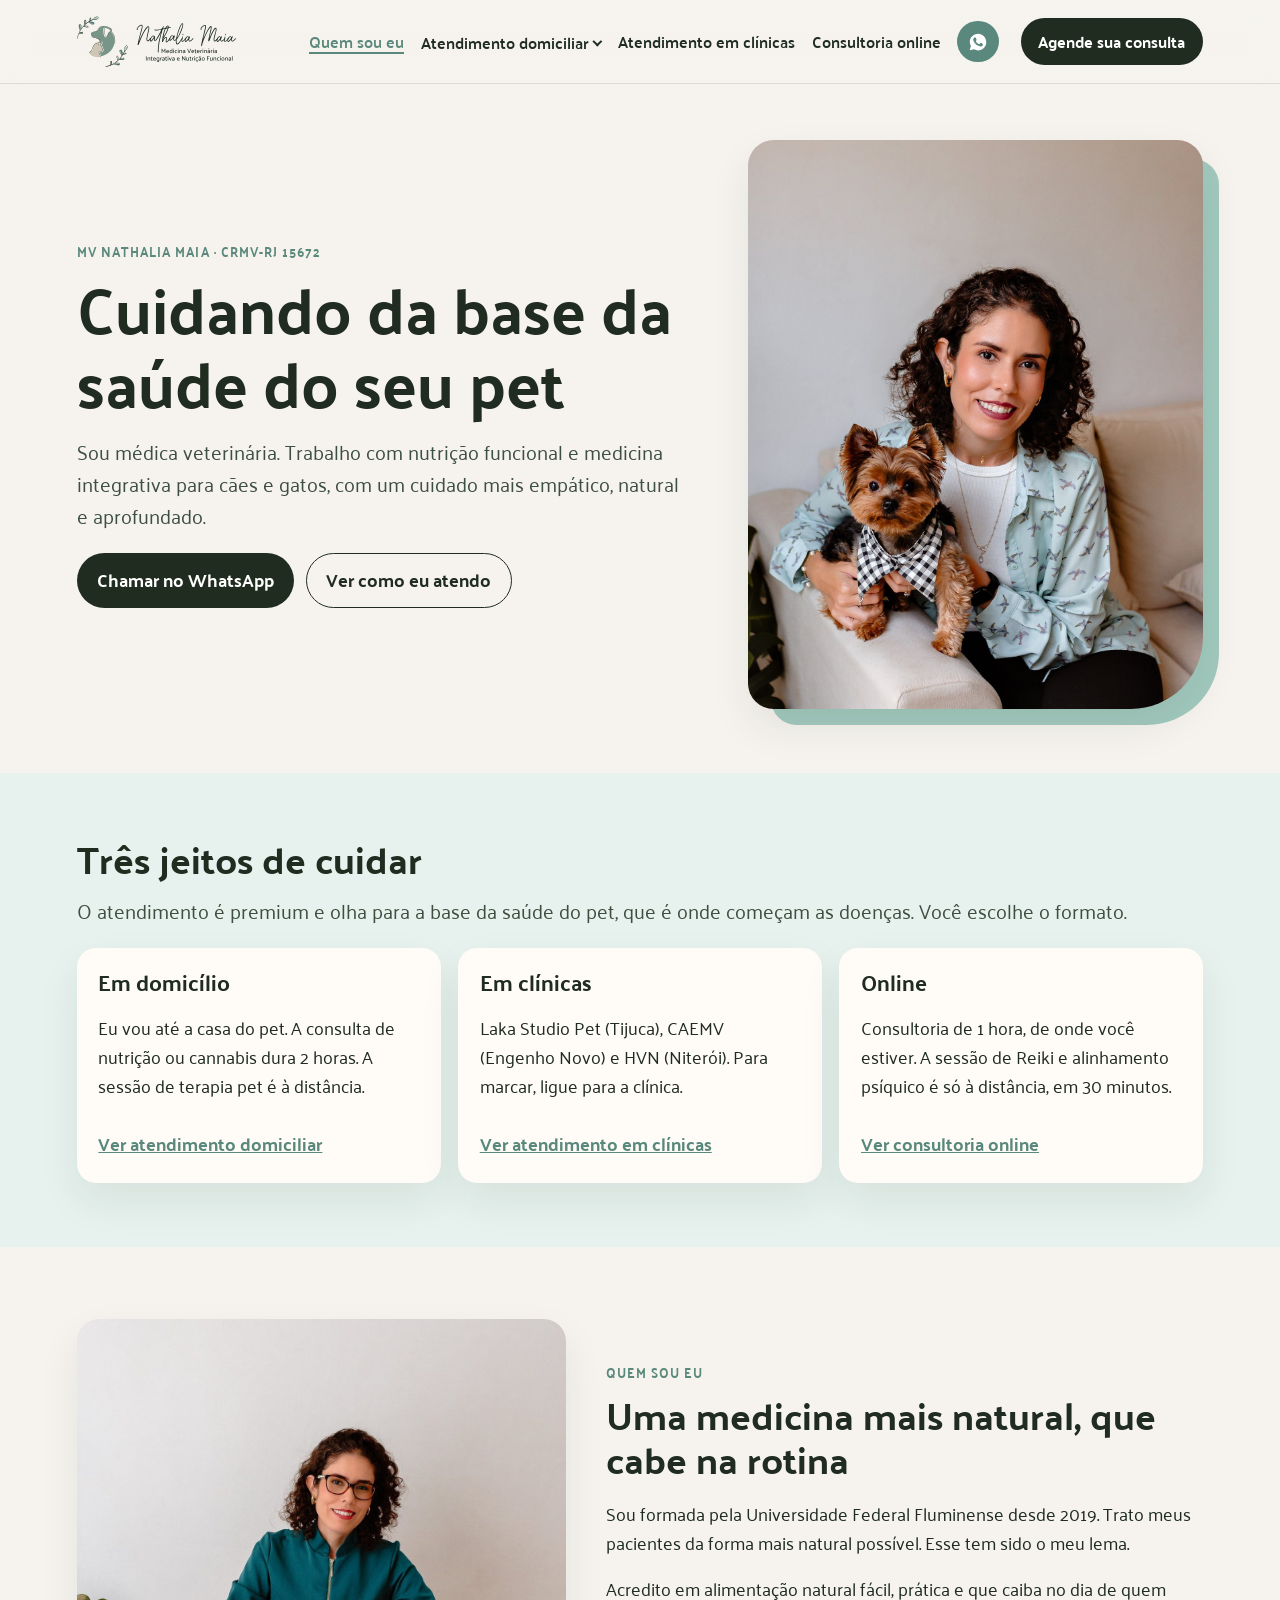
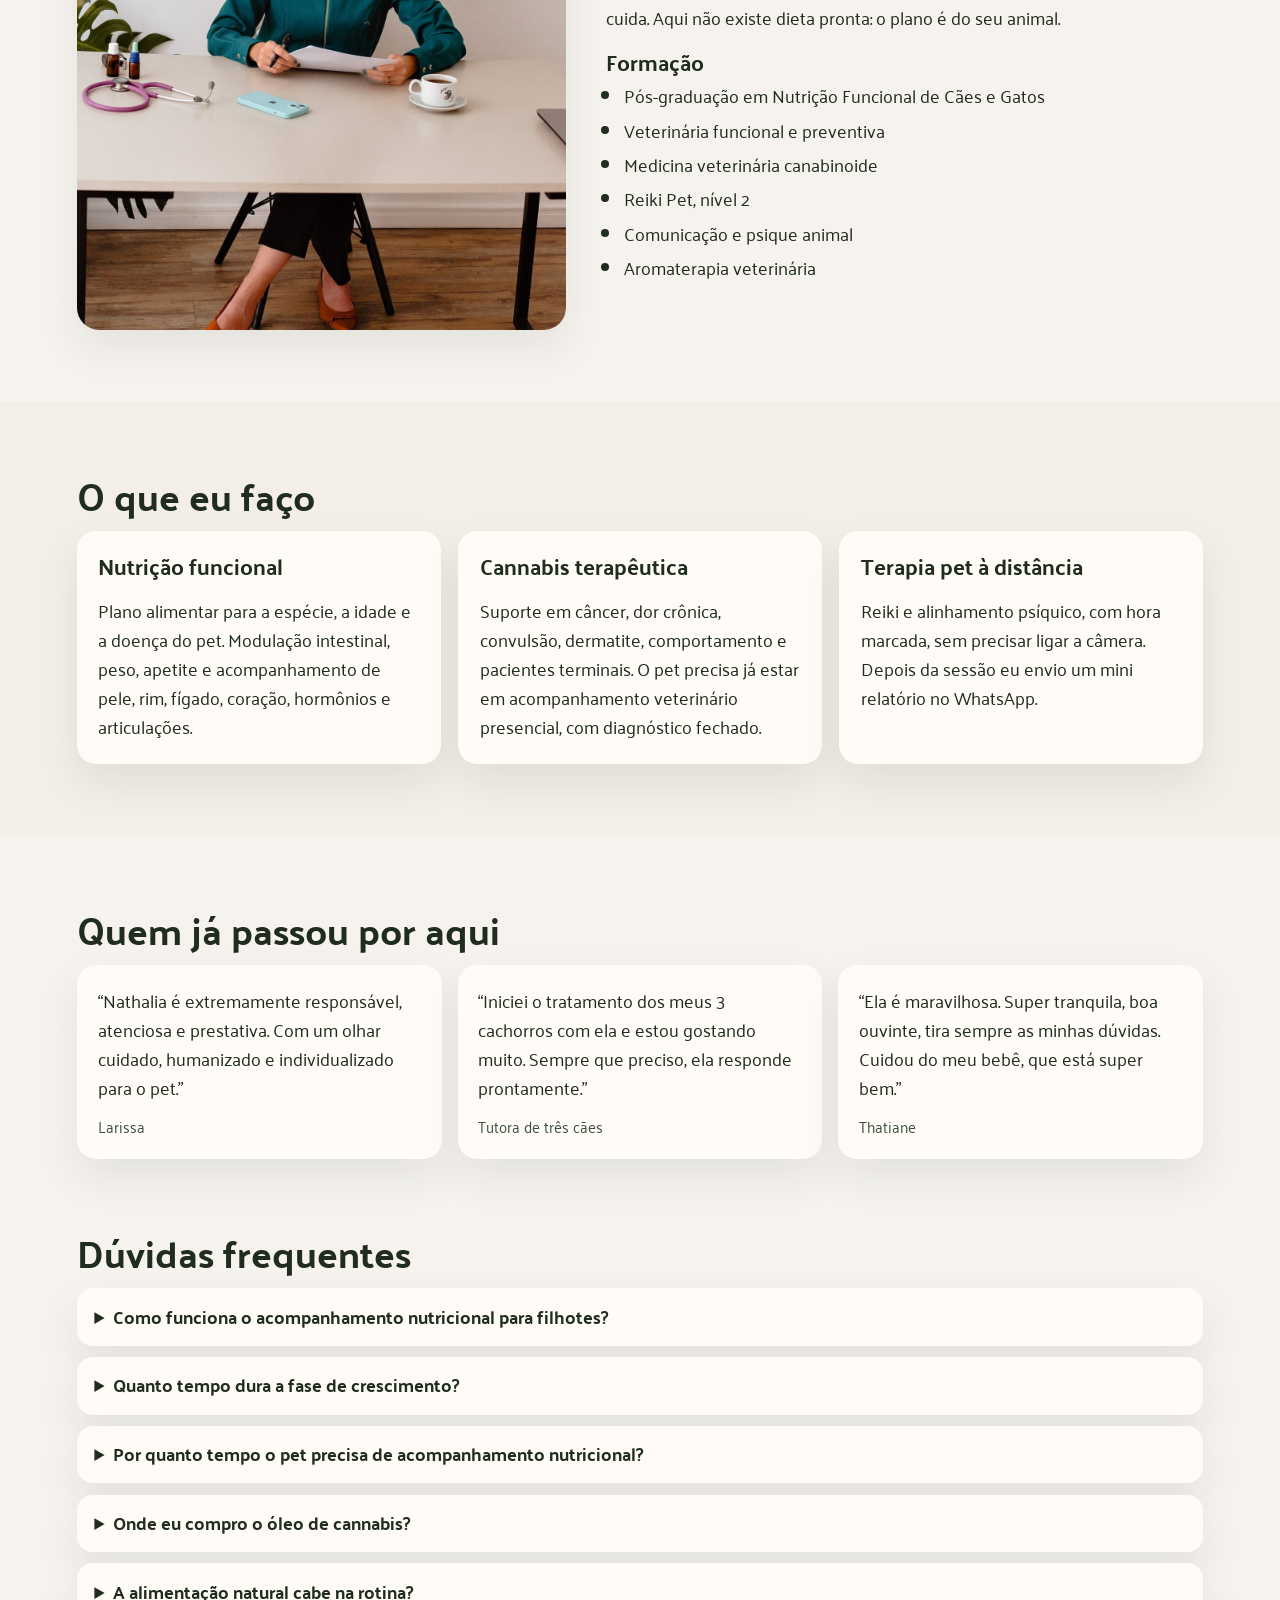
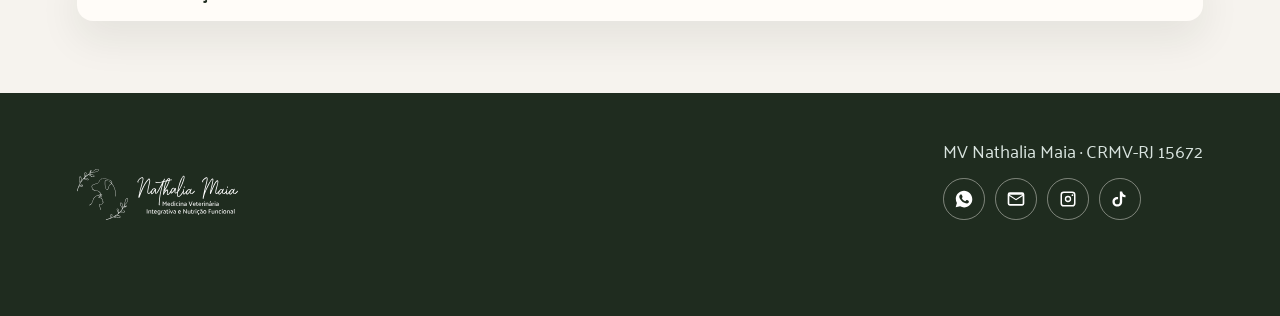
==== commit 8f3854ff: "Deixa o menu em tres linhas, abre os atendimentos domiciliares e adiciona Agende sua consulta. Co-au" ====
--- a/index.html
+++ b/index.html
@@ -18,14 +18,24 @@
     <a class="logo" href="index.html">
       <img src="assets/logo.svg" alt="Nathalia Maia, medicina veterinária integrativa e nutrição funcional">
     </a>
-    <button class="nav-toggle" type="button" aria-expanded="false" aria-controls="site-nav">Menu</button>
     <nav class="site-nav" id="site-nav">
       <a href="index.html" aria-current="page">Quem sou eu</a>
-      <a href="domiciliar.html">Atendimento domiciliar</a>
+      <div class="menu-drop">
+        <button class="menu-drop-btn" type="button" aria-expanded="false" aria-controls="menu-domiciliar">Atendimento domiciliar<span class="caret" aria-hidden="true"></span></button>
+        <div class="menu-panel" id="menu-domiciliar">
+          <a href="domiciliar.html#nutricional">Atendimento Nutricional Funcional</a>
+          <a href="domiciliar.html#cannabis">Atendimento Terapêutico com Cannabis</a>
+          <a href="domiciliar.html#terapia">Sessão de Terapia Pet à distância</a>
+        </div>
+      </div>
       <a href="clinicas.html">Atendimento em clínicas</a>
       <a href="online.html">Consultoria online</a>
       <a class="btn btn-wa" href="https://wa.me/5521992675647?text=Ol%C3%A1%2C%20Dra.%20Nathalia!%20Vim%20pelo%20site%20e%20gostaria%20de%20conversar%20sobre%20um%20atendimento." target="_blank" rel="noopener noreferrer" aria-label="WhatsApp"><svg class="icon" viewBox="0 0 24 24" aria-hidden="true"><path d="M12.04 2C6.58 2 2.15 6.4 2.15 11.83c0 1.74.46 3.44 1.34 4.94L2 22l5.39-1.41a10 10 0 0 0 4.65 1.47h.01c5.46 0 9.89-4.4 9.89-9.83C21.94 6.4 17.5 2 12.04 2zm5.76 13.9c-.24.68-1.4 1.3-1.94 1.38-.5.08-1.12.11-1.81-.11-.42-.14-.95-.3-1.64-.59-2.88-1.24-4.76-4.15-4.9-4.34-.14-.2-1.16-1.54-1.16-2.94s.73-2.08 1-2.37c.24-.28.64-.41 1.02-.41.12 0 .23 0 .33.01.3.01.44.03.64.49.24.58.82 2 .89 2.15.07.14.12.32.02.51-.1.2-.14.32-.28.49-.14.17-.3.38-.42.51-.14.14-.28.29-.12.56.16.27.72 1.19 1.55 1.93 1.06.95 1.96 1.25 2.24 1.39.28.14.44.12.6-.07.17-.2.7-.81.88-1.09.19-.28.37-.23.63-.14.26.09 1.64.77 1.92.91.28.14.47.21.54.33.07.12.07.68-.17 1.36z"/></svg></a>
     </nav>
+    <div class="header-end">
+      <a class="btn btn-agende" href="https://wa.me/5521992675647?text=Ol%C3%A1%2C%20Dra.%20Nathalia!%20Vim%20pelo%20site%20e%20gostaria%20de%20agendar%20uma%20consulta." target="_blank" rel="noopener noreferrer">Agende sua consulta</a>
+      <button class="nav-toggle" type="button" aria-expanded="false" aria-controls="site-nav" aria-label="Abrir menu"><span></span><span></span><span></span></button>
+    </div>
   </header>
 
   <main id="conteudo">
--- a/css/styles.css
+++ b/css/styles.css
@@ -59,24 +59,45 @@
   border-bottom: 1px solid var(--line);
 }
 
-.logo img { height: 3.4rem; width: auto; }
+.logo { min-width: 0; }
+.logo img { height: 3.2rem; width: auto; max-width: 100%; }
+
+.header-end {
+  display: flex;
+  align-items: center;
+  gap: 0.55rem;
+  flex: 0 0 auto;
+}
 
 .nav-toggle {
   display: none;
-  border: 1px solid var(--ink);
+  width: 2.75rem;
+  height: 2.75rem;
+  padding: 0;
+  border: 0;
   background: transparent;
-  color: var(--ink);
-  font: inherit;
-  font-weight: 600;
-  padding: 0.45rem 0.8rem;
-  border-radius: 999px;
   cursor: pointer;
+  flex-direction: column;
+  align-items: center;
+  justify-content: center;
+  gap: 5px;
+}
+
+.nav-toggle span {
+  display: block;
+  width: 1.35rem;
+  height: 2px;
+  background: var(--ink);
+  border-radius: 2px;
 }
 
 .site-nav {
   display: flex;
   align-items: center;
-  gap: 1.15rem;
+  justify-content: flex-end;
+  gap: 1.05rem;
+  flex: 1;
+  margin-right: 0.35rem;
 }
 
 .site-nav a {
@@ -124,6 +145,75 @@
 }
 .btn-wa:hover { background: #4c756a; }
 
+.btn-agende {
+  background: var(--ink);
+  color: white;
+  white-space: nowrap;
+  padding: 0.65rem 1.05rem;
+  font-size: 0.98rem;
+}
+
+.btn-agende:hover { background: #314332; }
+
+.menu-drop { position: relative; }
+
+.menu-drop-btn {
+  display: inline-flex;
+  align-items: center;
+  gap: 0.35rem;
+  border: 0;
+  background: none;
+  color: inherit;
+  font: inherit;
+  font-weight: 600;
+  font-size: 1rem;
+  cursor: pointer;
+  padding: 0;
+}
+
+.menu-drop.is-current .menu-drop-btn {
+  color: var(--viridian);
+  box-shadow: inset 0 -2px 0 var(--viridian);
+}
+
+.caret {
+  width: 0.42rem;
+  height: 0.42rem;
+  border-right: 2px solid currentColor;
+  border-bottom: 2px solid currentColor;
+  transform: translateY(-2px) rotate(45deg);
+}
+
+.menu-drop.is-open .caret { transform: translateY(2px) rotate(225deg); }
+
+.menu-panel {
+  display: none;
+  position: absolute;
+  top: calc(100% + 0.85rem);
+  left: 0;
+  z-index: 30;
+  min-width: 18.5rem;
+  margin: 0;
+  padding: 0.35rem 0;
+  background: white;
+  border-radius: 0.35rem;
+  box-shadow: 0 18px 40px rgba(31, 44, 31, 0.14);
+}
+
+.menu-drop.is-open .menu-panel { display: block; }
+
+.menu-panel a {
+  display: block;
+  padding: 0.72rem 1.15rem;
+  font-size: 0.92rem;
+  font-weight: 600;
+  letter-spacing: 0.03em;
+  text-transform: uppercase;
+  color: var(--ink-soft);
+}
+
+.menu-panel a:hover { background: var(--paper); color: var(--ink); }
+
 .icon {
   width: 1.25rem;
   height: 1.25rem;
@@ -361,7 +451,7 @@
   display: none;
 }
 
-@media (max-width: 860px) {
+@media (max-width: 1180px) {
   .nav-toggle { display: inline-flex; }
 
   .site-nav {
@@ -370,18 +460,41 @@
     top: 100%;
     left: 0;
     right: 0;
+    flex: none;
+    margin: 0;
     flex-direction: column;
     align-items: stretch;
-    gap: 0.2rem;
-    padding: 0.8rem 6vw 1.2rem;
+    justify-content: flex-start;
+    gap: 0.15rem;
+    padding: 0.6rem 1.25rem 1.1rem;
     background: var(--paper);
     border-bottom: 1px solid var(--line);
+    box-shadow: var(--shadow);
   }
 
   .site-nav.is-open { display: flex; }
 
-  .site-nav a { padding: 0.55rem 0; }
+  .site-nav a { padding: 0.6rem 0; }
   .site-nav a.btn-wa { padding: 0; align-self: flex-start; }
+
+  .menu-drop { width: 100%; }
+  .menu-drop-btn { width: 100%; justify-content: space-between; padding: 0.6rem 0; }
+  .menu-panel {
+    position: static;
+    min-width: 0;
+    padding: 0 0 0.35rem 0.15rem;
+    background: transparent;
+    border-radius: 0;
+    box-shadow: none;
+  }
+  .menu-panel a {
+    padding: 0.45rem 0.2rem;
+    text-transform: none;
+    letter-spacing: 0;
+  }
+
+  .wrap { width: min(var(--max), calc(100% - 2rem)); }
+  .site-header { padding-inline: 1rem; }
 
   .hero, .split, .grid-3, .grid-2, .quotes {
     grid-template-columns: 1fr;
@@ -409,3 +522,8 @@
     box-shadow: var(--shadow);
   }
 }
+
+@media (max-width: 700px) {
+  .logo img { height: 2.45rem; }
+  .btn-agende { font-size: 0.82rem; padding: 0.5rem 0.7rem; }
+}
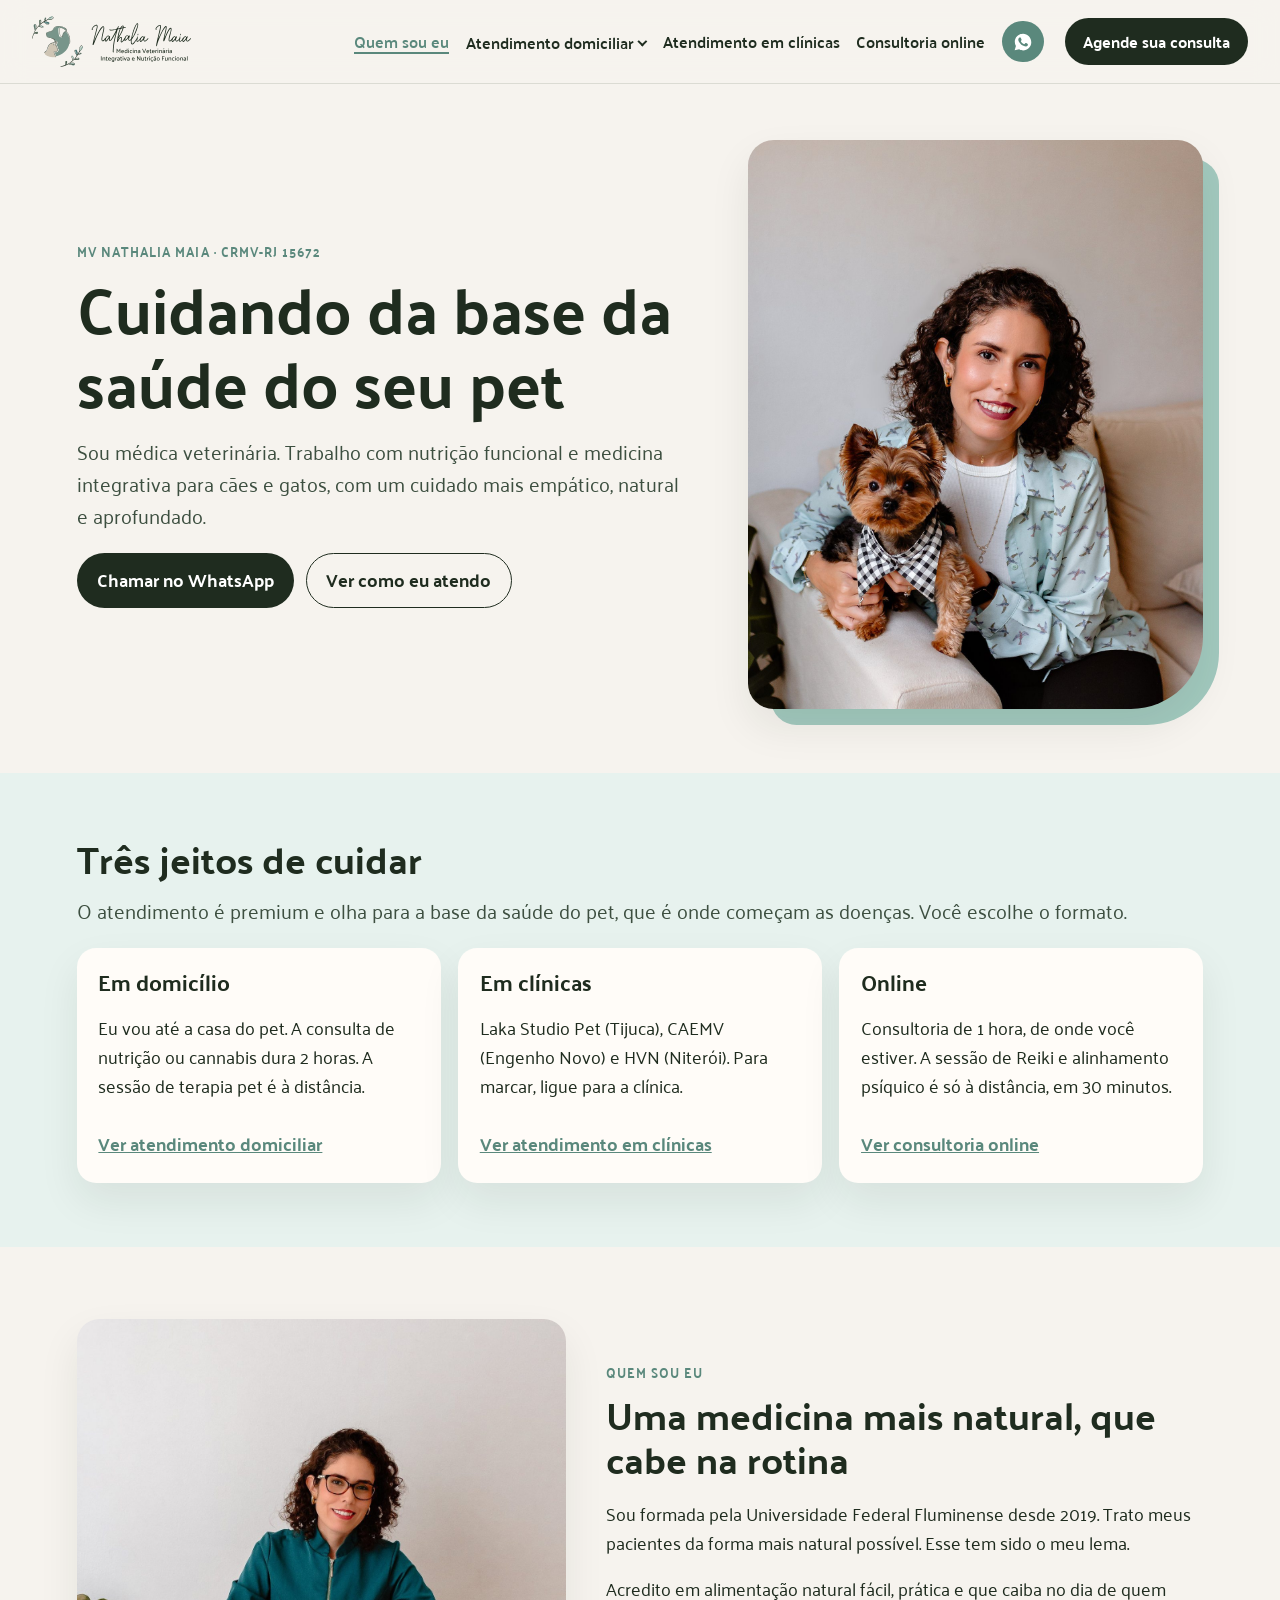
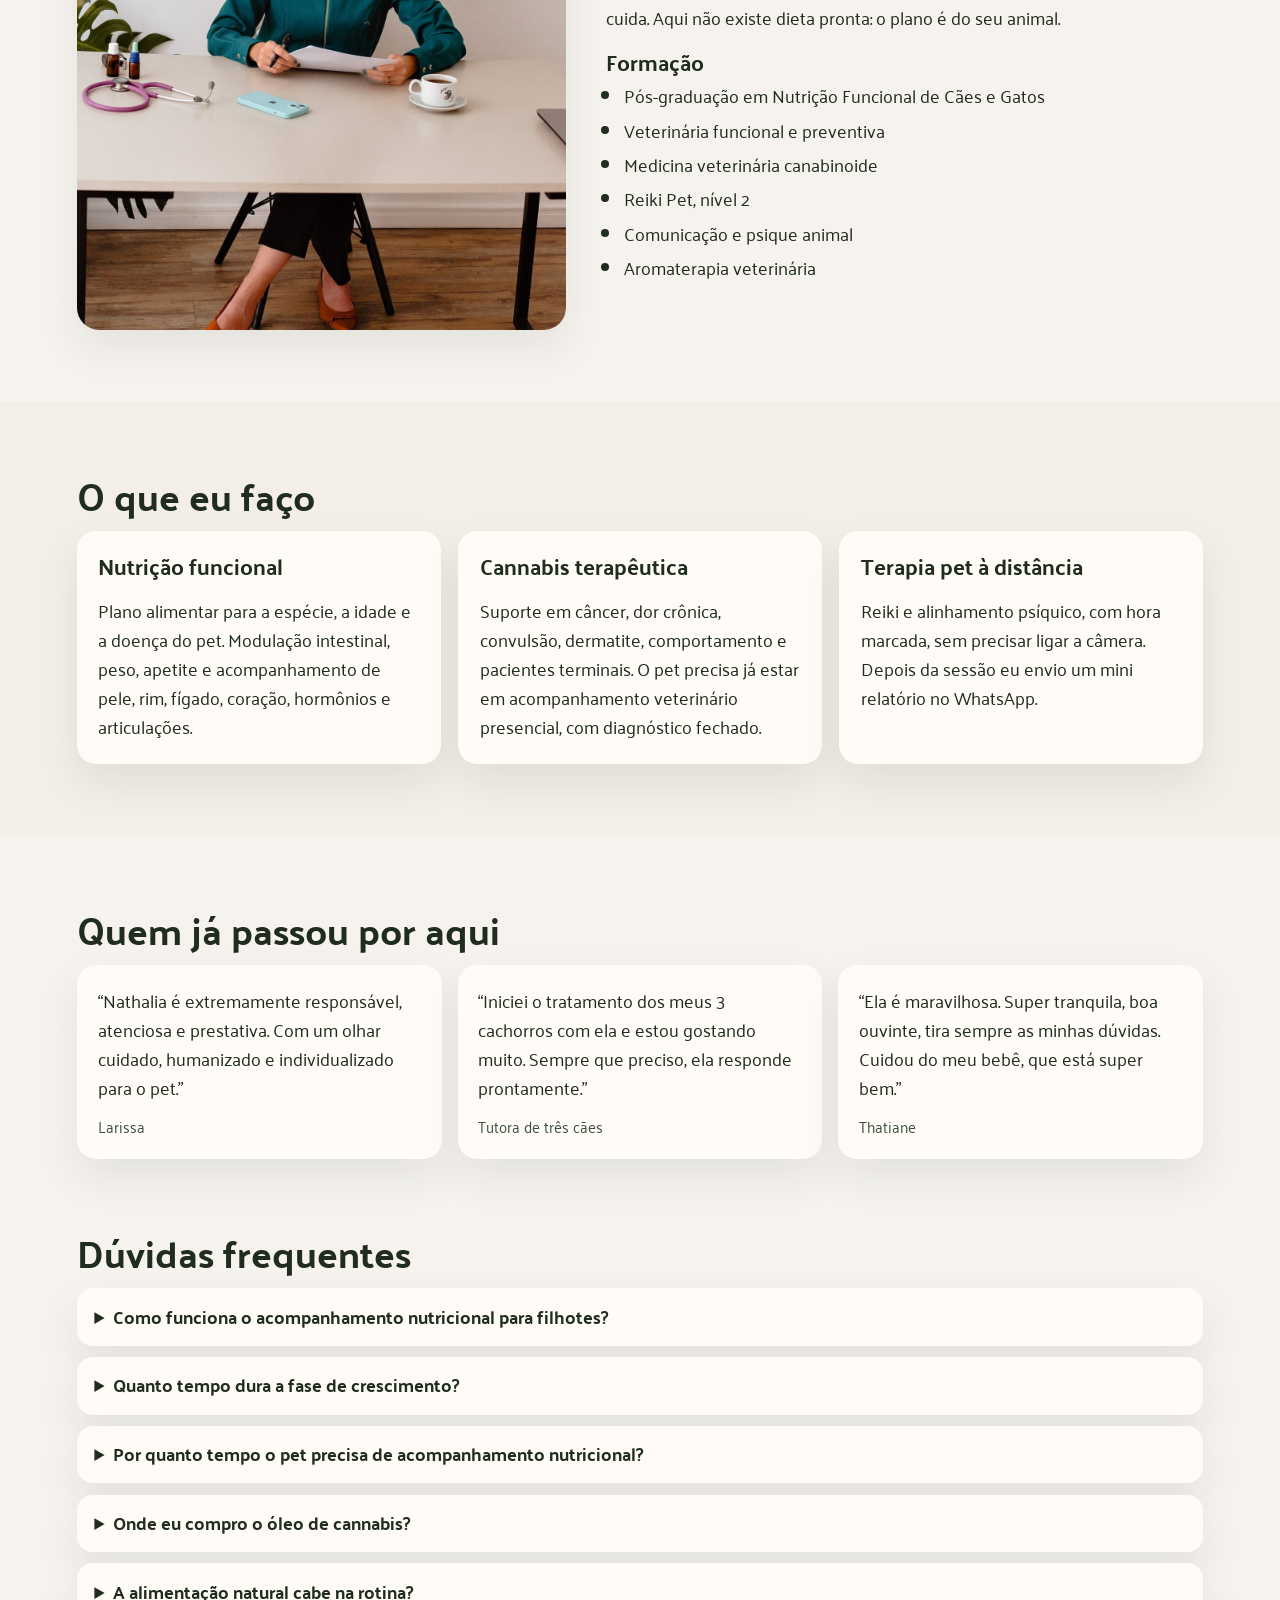
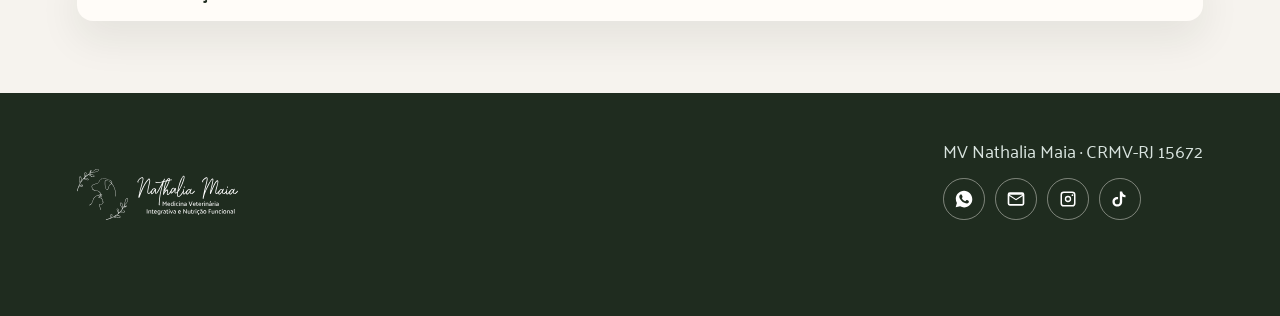
==== commit e90a436c: "Mostra Agende sua consulta ao passar o cursor no icone do WhatsApp. Co-authored-by: Cursor <cursorag" ====
--- a/index.html
+++ b/index.html
@@ -30,7 +30,7 @@
       </div>
       <a href="clinicas.html">Atendimento em clínicas</a>
       <a href="online.html">Consultoria online</a>
-      <a class="btn btn-wa" href="https://wa.me/5521992675647?text=Ol%C3%A1%2C%20Dra.%20Nathalia!%20Vim%20pelo%20site%20e%20gostaria%20de%20conversar%20sobre%20um%20atendimento." target="_blank" rel="noopener noreferrer" aria-label="WhatsApp"><svg class="icon" viewBox="0 0 24 24" aria-hidden="true"><path d="M12.04 2C6.58 2 2.15 6.4 2.15 11.83c0 1.74.46 3.44 1.34 4.94L2 22l5.39-1.41a10 10 0 0 0 4.65 1.47h.01c5.46 0 9.89-4.4 9.89-9.83C21.94 6.4 17.5 2 12.04 2zm5.76 13.9c-.24.68-1.4 1.3-1.94 1.38-.5.08-1.12.11-1.81-.11-.42-.14-.95-.3-1.64-.59-2.88-1.24-4.76-4.15-4.9-4.34-.14-.2-1.16-1.54-1.16-2.94s.73-2.08 1-2.37c.24-.28.64-.41 1.02-.41.12 0 .23 0 .33.01.3.01.44.03.64.49.24.58.82 2 .89 2.15.07.14.12.32.02.51-.1.2-.14.32-.28.49-.14.17-.3.38-.42.51-.14.14-.28.29-.12.56.16.27.72 1.19 1.55 1.93 1.06.95 1.96 1.25 2.24 1.39.28.14.44.12.6-.07.17-.2.7-.81.88-1.09.19-.28.37-.23.63-.14.26.09 1.64.77 1.92.91.28.14.47.21.54.33.07.12.07.68-.17 1.36z"/></svg></a>
+      <a class="btn btn-wa" href="https://wa.me/5521992675647?text=Ol%C3%A1%2C%20Dra.%20Nathalia!%20Vim%20pelo%20site%20e%20gostaria%20de%20conversar%20sobre%20um%20atendimento." target="_blank" rel="noopener noreferrer" aria-label="Agende sua consulta"><svg class="icon" viewBox="0 0 24 24" aria-hidden="true"><path d="M12.04 2C6.58 2 2.15 6.4 2.15 11.83c0 1.74.46 3.44 1.34 4.94L2 22l5.39-1.41a10 10 0 0 0 4.65 1.47h.01c5.46 0 9.89-4.4 9.89-9.83C21.94 6.4 17.5 2 12.04 2zm5.76 13.9c-.24.68-1.4 1.3-1.94 1.38-.5.08-1.12.11-1.81-.11-.42-.14-.95-.3-1.64-.59-2.88-1.24-4.76-4.15-4.9-4.34-.14-.2-1.16-1.54-1.16-2.94s.73-2.08 1-2.37c.24-.28.64-.41 1.02-.41.12 0 .23 0 .33.01.3.01.44.03.64.49.24.58.82 2 .89 2.15.07.14.12.32.02.51-.1.2-.14.32-.28.49-.14.17-.3.38-.42.51-.14.14-.28.29-.12.56.16.27.72 1.19 1.55 1.93 1.06.95 1.96 1.25 2.24 1.39.28.14.44.12.6-.07.17-.2.7-.81.88-1.09.19-.28.37-.23.63-.14.26.09 1.64.77 1.92.91.28.14.47.21.54.33.07.12.07.68-.17 1.36z"/></svg></a>
     </nav>
     <div class="header-end">
       <a class="btn btn-agende" href="https://wa.me/5521992675647?text=Ol%C3%A1%2C%20Dra.%20Nathalia!%20Vim%20pelo%20site%20e%20gostaria%20de%20agendar%20uma%20consulta." target="_blank" rel="noopener noreferrer">Agende sua consulta</a>
@@ -182,7 +182,7 @@
       </div>
     </div>
   </footer>
-  <a class="float-wa" href="https://wa.me/5521992675647?text=Ol%C3%A1%2C%20Dra.%20Nathalia!%20Vim%20pelo%20site%20e%20gostaria%20de%20conversar%20sobre%20um%20atendimento." target="_blank" rel="noopener noreferrer" aria-label="WhatsApp"><svg class="icon" viewBox="0 0 24 24" aria-hidden="true"><path d="M12.04 2C6.58 2 2.15 6.4 2.15 11.83c0 1.74.46 3.44 1.34 4.94L2 22l5.39-1.41a10 10 0 0 0 4.65 1.47h.01c5.46 0 9.89-4.4 9.89-9.83C21.94 6.4 17.5 2 12.04 2zm5.76 13.9c-.24.68-1.4 1.3-1.94 1.38-.5.08-1.12.11-1.81-.11-.42-.14-.95-.3-1.64-.59-2.88-1.24-4.76-4.15-4.9-4.34-.14-.2-1.16-1.54-1.16-2.94s.73-2.08 1-2.37c.24-.28.64-.41 1.02-.41.12 0 .23 0 .33.01.3.01.44.03.64.49.24.58.82 2 .89 2.15.07.14.12.32.02.51-.1.2-.14.32-.28.49-.14.17-.3.38-.42.51-.14.14-.28.29-.12.56.16.27.72 1.19 1.55 1.93 1.06.95 1.96 1.25 2.24 1.39.28.14.44.12.6-.07.17-.2.7-.81.88-1.09.19-.28.37-.23.63-.14.26.09 1.64.77 1.92.91.28.14.47.21.54.33.07.12.07.68-.17 1.36z"/></svg></a>
+  <a class="float-wa" href="https://wa.me/5521992675647?text=Ol%C3%A1%2C%20Dra.%20Nathalia!%20Vim%20pelo%20site%20e%20gostaria%20de%20conversar%20sobre%20um%20atendimento." target="_blank" rel="noopener noreferrer" aria-label="Agende sua consulta"><svg class="icon" viewBox="0 0 24 24" aria-hidden="true"><path d="M12.04 2C6.58 2 2.15 6.4 2.15 11.83c0 1.74.46 3.44 1.34 4.94L2 22l5.39-1.41a10 10 0 0 0 4.65 1.47h.01c5.46 0 9.89-4.4 9.89-9.83C21.94 6.4 17.5 2 12.04 2zm5.76 13.9c-.24.68-1.4 1.3-1.94 1.38-.5.08-1.12.11-1.81-.11-.42-.14-.95-.3-1.64-.59-2.88-1.24-4.76-4.15-4.9-4.34-.14-.2-1.16-1.54-1.16-2.94s.73-2.08 1-2.37c.24-.28.64-.41 1.02-.41.12 0 .23 0 .33.01.3.01.44.03.64.49.24.58.82 2 .89 2.15.07.14.12.32.02.51-.1.2-.14.32-.28.49-.14.17-.3.38-.42.51-.14.14-.28.29-.12.56.16.27.72 1.19 1.55 1.93 1.06.95 1.96 1.25 2.24 1.39.28.14.44.12.6-.07.17-.2.7-.81.88-1.09.19-.28.37-.23.63-.14.26.09 1.64.77 1.92.91.28.14.47.21.54.33.07.12.07.68-.17 1.36z"/></svg></a>
   <script src="js/nav.js"></script>
 </body>
 </html>
--- a/css/styles.css
+++ b/css/styles.css
@@ -53,14 +53,14 @@
   justify-content: space-between;
   gap: 1rem;
   min-height: var(--header);
-  padding: 0.75rem 6vw;
+  padding: 0.75rem clamp(1rem, 2.5vw, 2.75rem);
   background: rgba(246, 243, 238, 0.92);
   backdrop-filter: blur(12px);
   border-bottom: 1px solid var(--line);
 }
 
-.logo { min-width: 0; }
-.logo img { height: 3.2rem; width: auto; max-width: 100%; }
+.logo { flex: 0 0 auto; }
+.logo img { height: 3.2rem; width: auto; }
 
 .header-end {
   display: flex;
@@ -96,8 +96,15 @@
   align-items: center;
   justify-content: flex-end;
   gap: 1.05rem;
-  flex: 1;
+  flex: 1 0 auto;
   margin-right: 0.35rem;
+}
+
+.site-nav a,
+.menu-drop,
+.menu-drop-btn {
+  flex: 0 0 auto;
+  white-space: nowrap;
 }
 
 .site-nav a {
@@ -137,6 +144,7 @@
 }
 
 .btn-wa {
+  position: relative;
   background: var(--viridian);
   color: white;
   width: 2.6rem;
@@ -144,6 +152,36 @@
   padding: 0;
 }
 .btn-wa:hover { background: #4c756a; }
+
+.btn-wa::after,
+.float-wa::after {
+  content: "Agende sua consulta";
+  position: absolute;
+  z-index: 20;
+  padding: 0.35rem 0.7rem;
+  border-radius: 999px;
+  background: var(--ink);
+  color: white;
+  font-size: 0.82rem;
+  font-weight: 600;
+  line-height: 1.2;
+  white-space: nowrap;
+  opacity: 0;
+  pointer-events: none;
+  transition: opacity 0.15s ease;
+}
+
+.btn-wa::after {
+  top: calc(100% + 0.45rem);
+  right: 0;
+}
+
+.btn-wa:hover::after,
+.btn-wa:focus-visible::after,
+.float-wa:hover::after,
+.float-wa:focus-visible::after {
+  opacity: 1;
+}
 
 .btn-agende {
   background: var(--ink);
@@ -451,50 +489,55 @@
   display: none;
 }
 
-@media (max-width: 1180px) {
-  .nav-toggle { display: inline-flex; }
-
-  .site-nav {
-    display: none;
-    position: absolute;
-    top: 100%;
-    left: 0;
-    right: 0;
-    flex: none;
-    margin: 0;
-    flex-direction: column;
-    align-items: stretch;
-    justify-content: flex-start;
-    gap: 0.15rem;
-    padding: 0.6rem 1.25rem 1.1rem;
-    background: var(--paper);
-    border-bottom: 1px solid var(--line);
-    box-shadow: var(--shadow);
-  }
-
-  .site-nav.is-open { display: flex; }
-
-  .site-nav a { padding: 0.6rem 0; }
-  .site-nav a.btn-wa { padding: 0; align-self: flex-start; }
-
-  .menu-drop { width: 100%; }
-  .menu-drop-btn { width: 100%; justify-content: space-between; padding: 0.6rem 0; }
-  .menu-panel {
-    position: static;
-    min-width: 0;
-    padding: 0 0 0.35rem 0.15rem;
-    background: transparent;
-    border-radius: 0;
-    box-shadow: none;
-  }
-  .menu-panel a {
-    padding: 0.45rem 0.2rem;
-    text-transform: none;
-    letter-spacing: 0;
-  }
-
+.site-header.is-compact .nav-toggle { display: inline-flex; }
+
+.site-header.is-compact .site-nav {
+  display: none;
+  position: absolute;
+  top: 100%;
+  left: 0;
+  right: 0;
+  flex: none;
+  margin: 0;
+  flex-direction: column;
+  align-items: stretch;
+  justify-content: flex-start;
+  gap: 0.15rem;
+  padding: 0.6rem 1.25rem 1.1rem;
+  background: var(--paper);
+  border-bottom: 1px solid var(--line);
+  box-shadow: var(--shadow);
+}
+
+.site-header.is-compact .site-nav.is-open { display: flex; }
+
+.site-header.is-compact .site-nav a { padding: 0.6rem 0; white-space: normal; }
+.site-header.is-compact .site-nav a.btn-wa { padding: 0; align-self: flex-start; }
+
+.site-header.is-compact .menu-drop { width: 100%; }
+.site-header.is-compact .menu-drop-btn {
+  width: 100%;
+  justify-content: space-between;
+  padding: 0.6rem 0;
+  white-space: normal;
+}
+.site-header.is-compact .menu-panel {
+  position: static;
+  min-width: 0;
+  padding: 0 0 0.35rem 0.15rem;
+  background: transparent;
+  border-radius: 0;
+  box-shadow: none;
+}
+.site-header.is-compact .menu-panel a {
+  padding: 0.45rem 0.2rem;
+  text-transform: none;
+  letter-spacing: 0;
+  white-space: normal;
+}
+
+@media (max-width: 900px) {
   .wrap { width: min(var(--max), calc(100% - 2rem)); }
-  .site-header { padding-inline: 1rem; }
 
   .hero, .split, .grid-3, .grid-2, .quotes {
     grid-template-columns: 1fr;
@@ -521,6 +564,12 @@
     border-radius: 50%;
     box-shadow: var(--shadow);
   }
+
+  .float-wa::after {
+    right: calc(100% + 0.55rem);
+    top: 50%;
+    transform: translateY(-50%);
+  }
 }
 
 @media (max-width: 700px) {
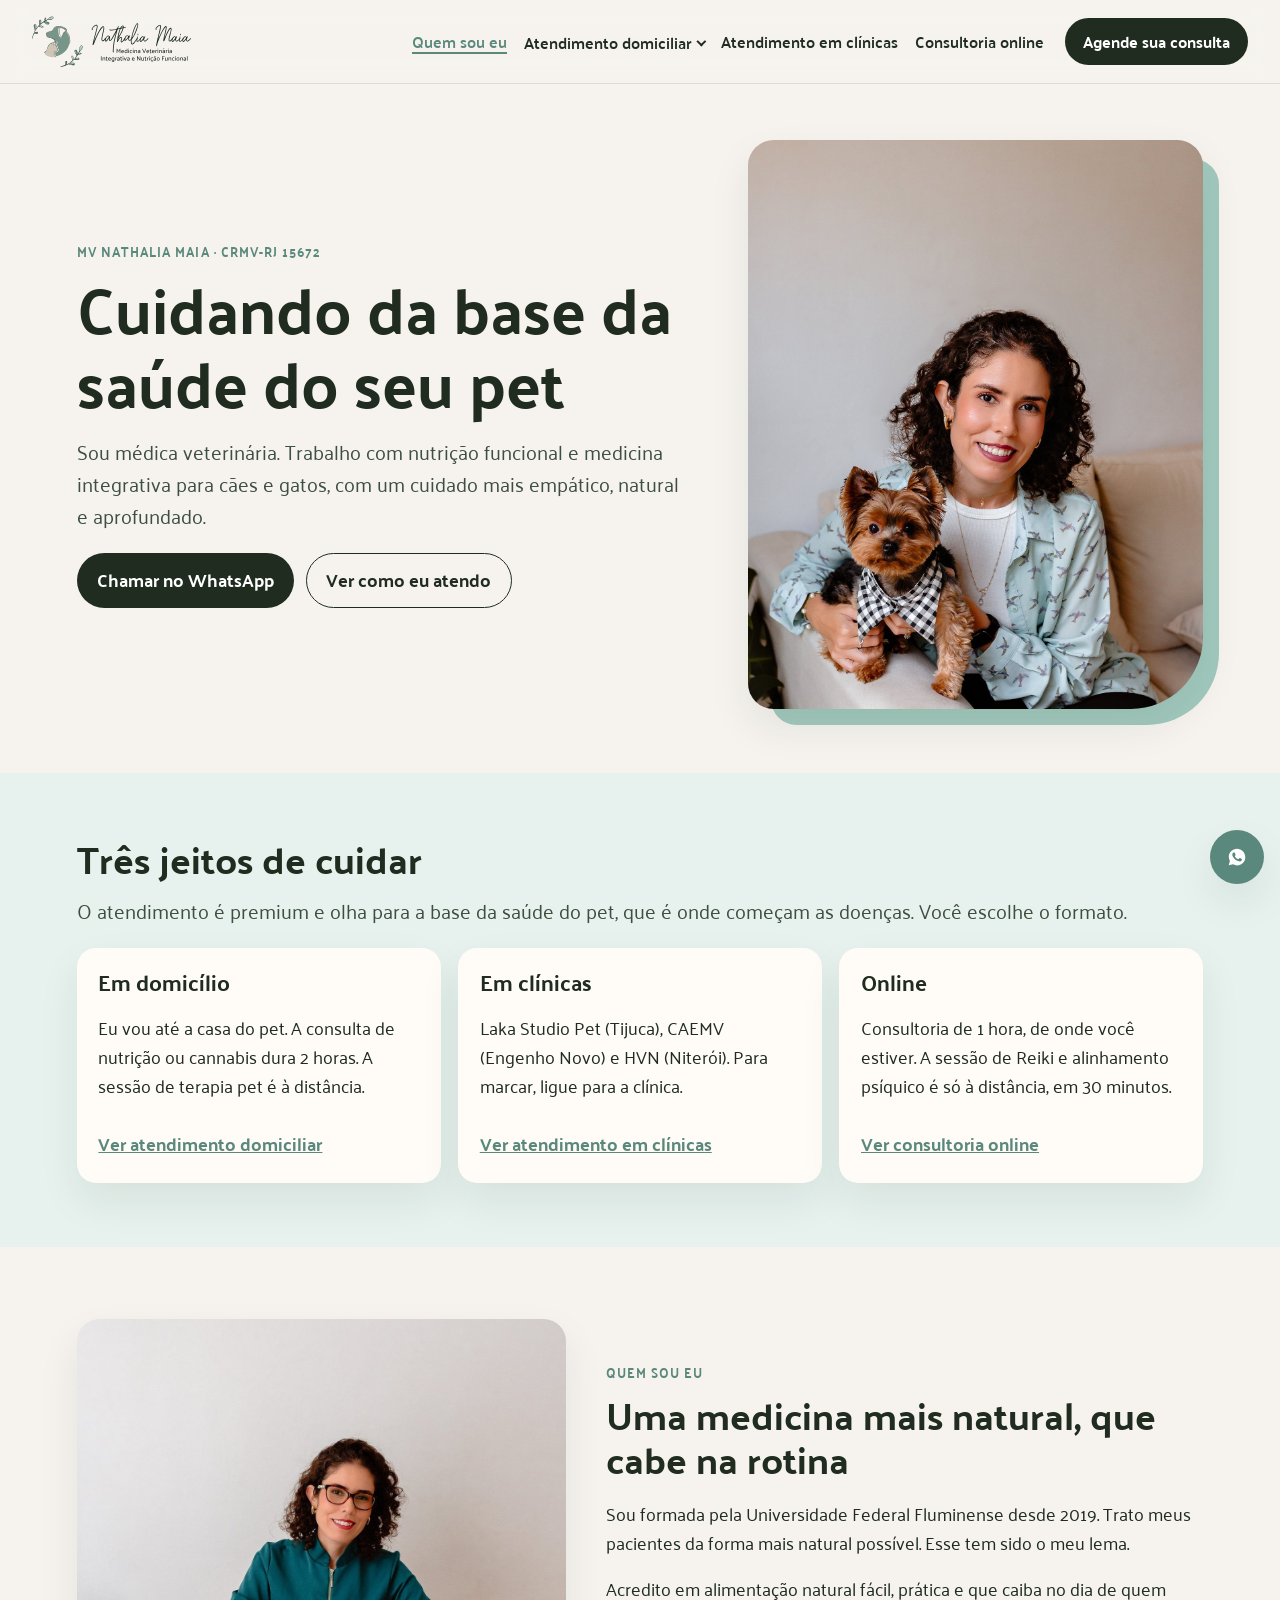
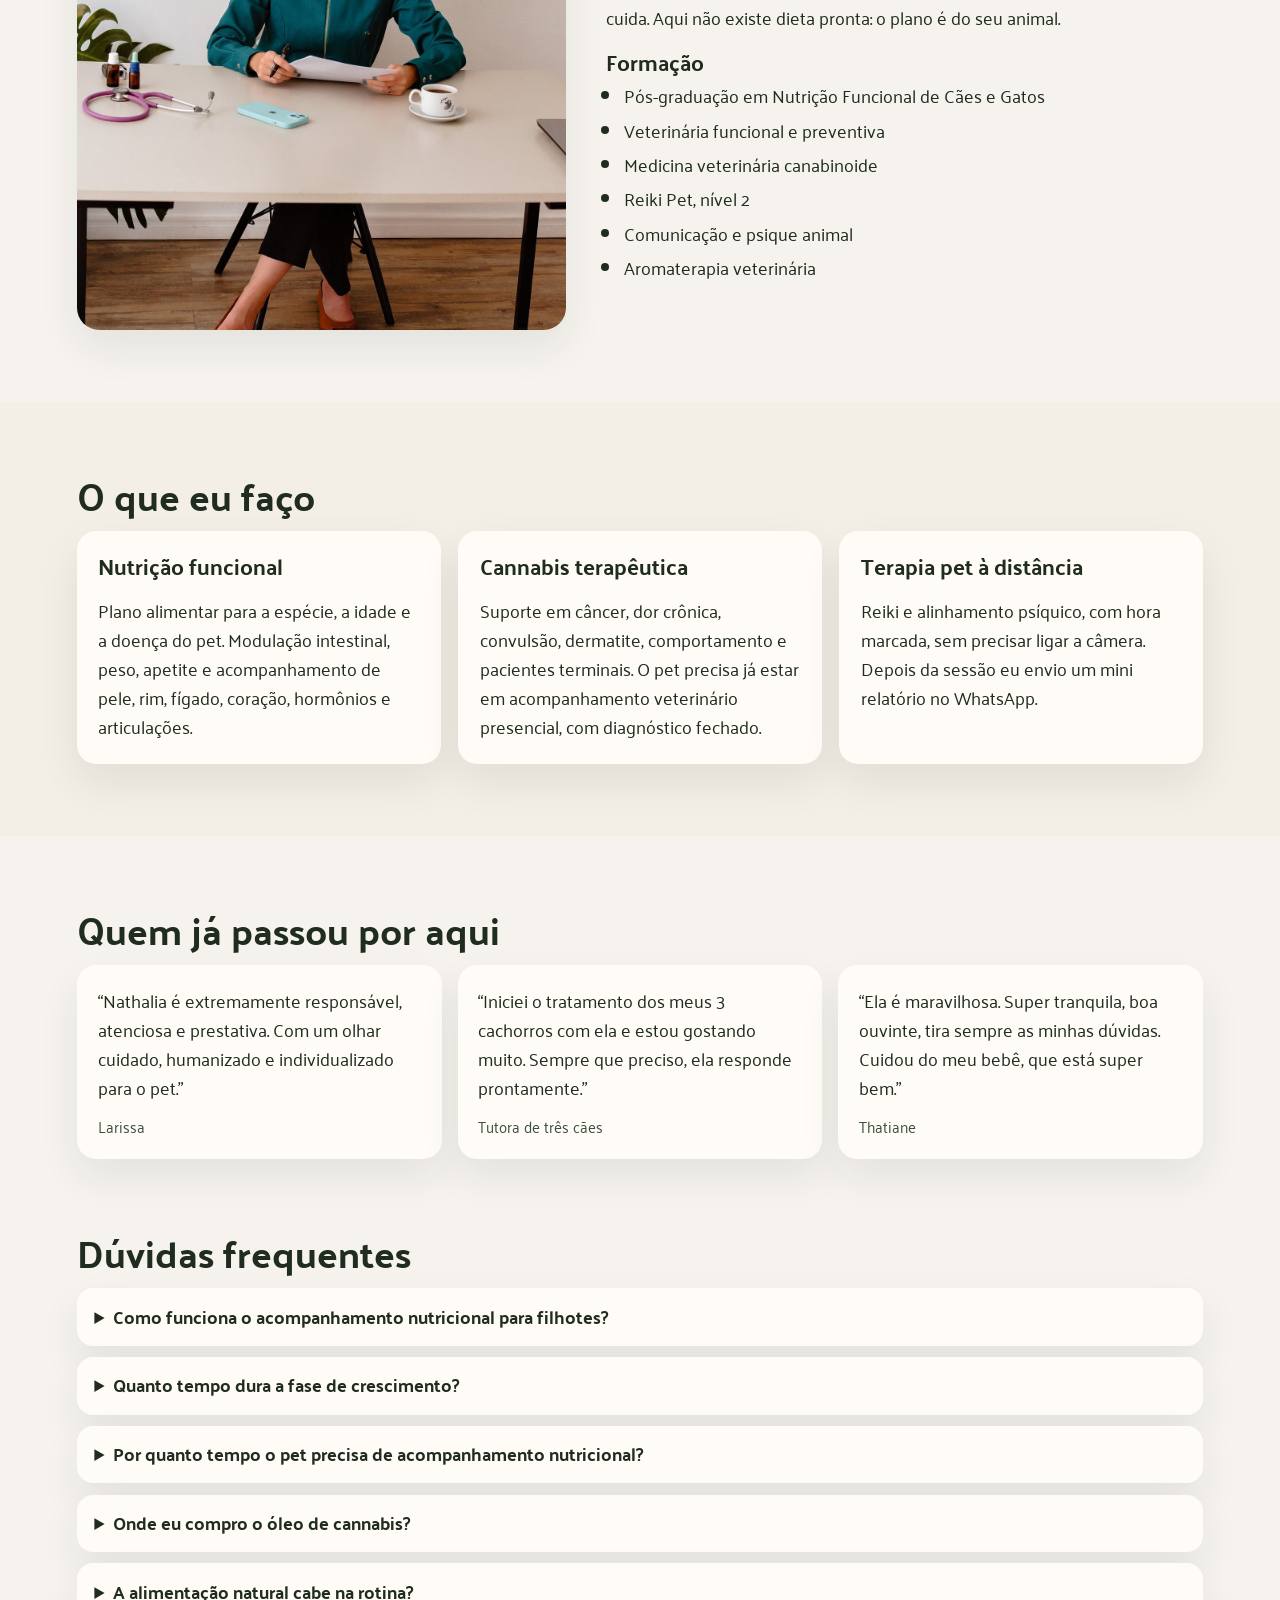
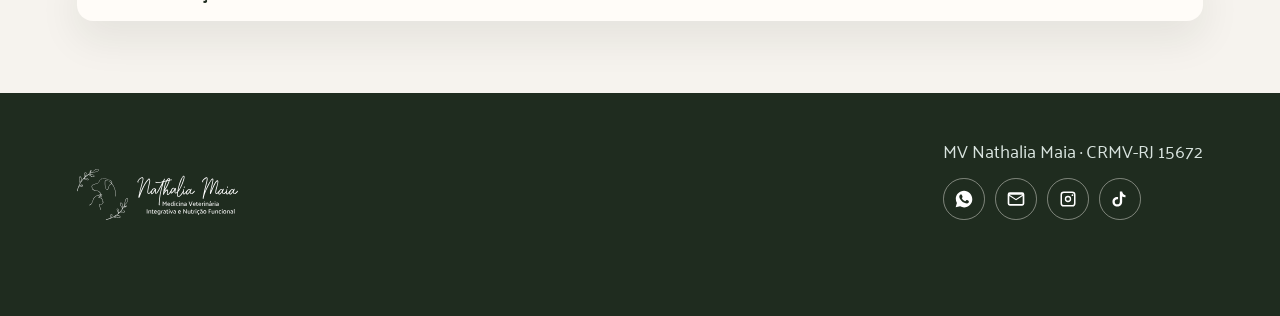
==== commit 15d9b54c: "Tira o WhatsApp do topo e mantem o rosto visivel nas fotos. Co-authored-by: Cursor <cursoragent@curs" ====
--- a/index.html
+++ b/index.html
@@ -30,7 +30,6 @@
       </div>
       <a href="clinicas.html">Atendimento em clínicas</a>
       <a href="online.html">Consultoria online</a>
-      <a class="btn btn-wa" href="https://wa.me/5521992675647?text=Ol%C3%A1%2C%20Dra.%20Nathalia!%20Vim%20pelo%20site%20e%20gostaria%20de%20conversar%20sobre%20um%20atendimento." target="_blank" rel="noopener noreferrer" aria-label="Agende sua consulta"><svg class="icon" viewBox="0 0 24 24" aria-hidden="true"><path d="M12.04 2C6.58 2 2.15 6.4 2.15 11.83c0 1.74.46 3.44 1.34 4.94L2 22l5.39-1.41a10 10 0 0 0 4.65 1.47h.01c5.46 0 9.89-4.4 9.89-9.83C21.94 6.4 17.5 2 12.04 2zm5.76 13.9c-.24.68-1.4 1.3-1.94 1.38-.5.08-1.12.11-1.81-.11-.42-.14-.95-.3-1.64-.59-2.88-1.24-4.76-4.15-4.9-4.34-.14-.2-1.16-1.54-1.16-2.94s.73-2.08 1-2.37c.24-.28.64-.41 1.02-.41.12 0 .23 0 .33.01.3.01.44.03.64.49.24.58.82 2 .89 2.15.07.14.12.32.02.51-.1.2-.14.32-.28.49-.14.17-.3.38-.42.51-.14.14-.28.29-.12.56.16.27.72 1.19 1.55 1.93 1.06.95 1.96 1.25 2.24 1.39.28.14.44.12.6-.07.17-.2.7-.81.88-1.09.19-.28.37-.23.63-.14.26.09 1.64.77 1.92.91.28.14.47.21.54.33.07.12.07.68-.17 1.36z"/></svg></a>
     </nav>
     <div class="header-end">
       <a class="btn btn-agende" href="https://wa.me/5521992675647?text=Ol%C3%A1%2C%20Dra.%20Nathalia!%20Vim%20pelo%20site%20e%20gostaria%20de%20agendar%20uma%20consulta." target="_blank" rel="noopener noreferrer">Agende sua consulta</a>
--- a/css/styles.css
+++ b/css/styles.css
@@ -143,21 +143,32 @@
   border-color: var(--ink);
 }
 
-.btn-wa {
-  position: relative;
+.float-wa {
+  display: inline-flex;
+  align-items: center;
+  justify-content: center;
+  position: fixed;
+  right: 1rem;
+  bottom: 1rem;
+  z-index: 12;
+  width: 3.4rem;
+  height: 3.4rem;
   background: var(--viridian);
   color: white;
-  width: 2.6rem;
-  height: 2.6rem;
-  padding: 0;
-}
-.btn-wa:hover { background: #4c756a; }
-
-.btn-wa::after,
+  text-decoration: none;
+  border-radius: 50%;
+  box-shadow: var(--shadow);
+}
+
+.float-wa:hover { background: #4c756a; }
+
 .float-wa::after {
   content: "Agende sua consulta";
   position: absolute;
   z-index: 20;
+  right: calc(100% + 0.55rem);
+  top: 50%;
+  transform: translateY(-50%);
   padding: 0.35rem 0.7rem;
   border-radius: 999px;
   background: var(--ink);
@@ -171,17 +182,8 @@
   transition: opacity 0.15s ease;
 }
 
-.btn-wa::after {
-  top: calc(100% + 0.45rem);
-  right: 0;
-}
-
-.btn-wa:hover::after,
-.btn-wa:focus-visible::after,
 .float-wa:hover::after,
-.float-wa:focus-visible::after {
-  opacity: 1;
-}
+.float-wa:focus-visible::after { opacity: 1; }
 
 .btn-agende {
   background: var(--ink);
@@ -301,7 +303,7 @@
   width: 100%;
   aspect-ratio: 4 / 5;
   object-fit: cover;
-  object-position: center 68%;
+  object-position: center 32%;
   border-radius: 1.6rem 1.6rem 4.5rem 1.6rem;
   box-shadow: var(--shadow);
 }
@@ -388,8 +390,8 @@
   box-shadow: var(--shadow);
 }
 
-.portrait img { aspect-ratio: 4 / 5; object-position: center 30%; }
-.wide img { aspect-ratio: 16 / 9; object-position: center 40%; }
+.portrait img { aspect-ratio: 4 / 5; object-position: center 22%; }
+.wide img { aspect-ratio: 16 / 9; object-position: center 30%; }
 
 ul.clean, ol.clean { margin: 0.4rem 0 0; padding-left: 1.15rem; }
 ul.clean li, ol.clean li { margin: 0.35rem 0; }
@@ -485,9 +487,6 @@
 
 .social a:hover { background: rgba(244, 241, 234, 0.12); }
 
-.float-wa {
-  display: none;
-}
 
 .site-header.is-compact .nav-toggle { display: inline-flex; }
 
@@ -512,7 +511,6 @@
 .site-header.is-compact .site-nav.is-open { display: flex; }
 
 .site-header.is-compact .site-nav a { padding: 0.6rem 0; white-space: normal; }
-.site-header.is-compact .site-nav a.btn-wa { padding: 0; align-self: flex-start; }
 
 .site-header.is-compact .menu-drop { width: 100%; }
 .site-header.is-compact .menu-drop-btn {
@@ -544,32 +542,8 @@
   }
 
   .hero-photo { order: -1; }
-  .hero-photo img, .portrait img { aspect-ratio: 5 / 4; object-position: center 70%; }
 
   .site-footer .wrap { flex-direction: column; align-items: start; }
-
-  .float-wa {
-    display: inline-flex;
-    align-items: center;
-    justify-content: center;
-    position: fixed;
-    right: 1rem;
-    bottom: 1rem;
-    z-index: 12;
-    width: 3.4rem;
-    height: 3.4rem;
-    background: var(--viridian);
-    color: white;
-    text-decoration: none;
-    border-radius: 50%;
-    box-shadow: var(--shadow);
-  }
-
-  .float-wa::after {
-    right: calc(100% + 0.55rem);
-    top: 50%;
-    transform: translateY(-50%);
-  }
 }
 
 @media (max-width: 700px) {
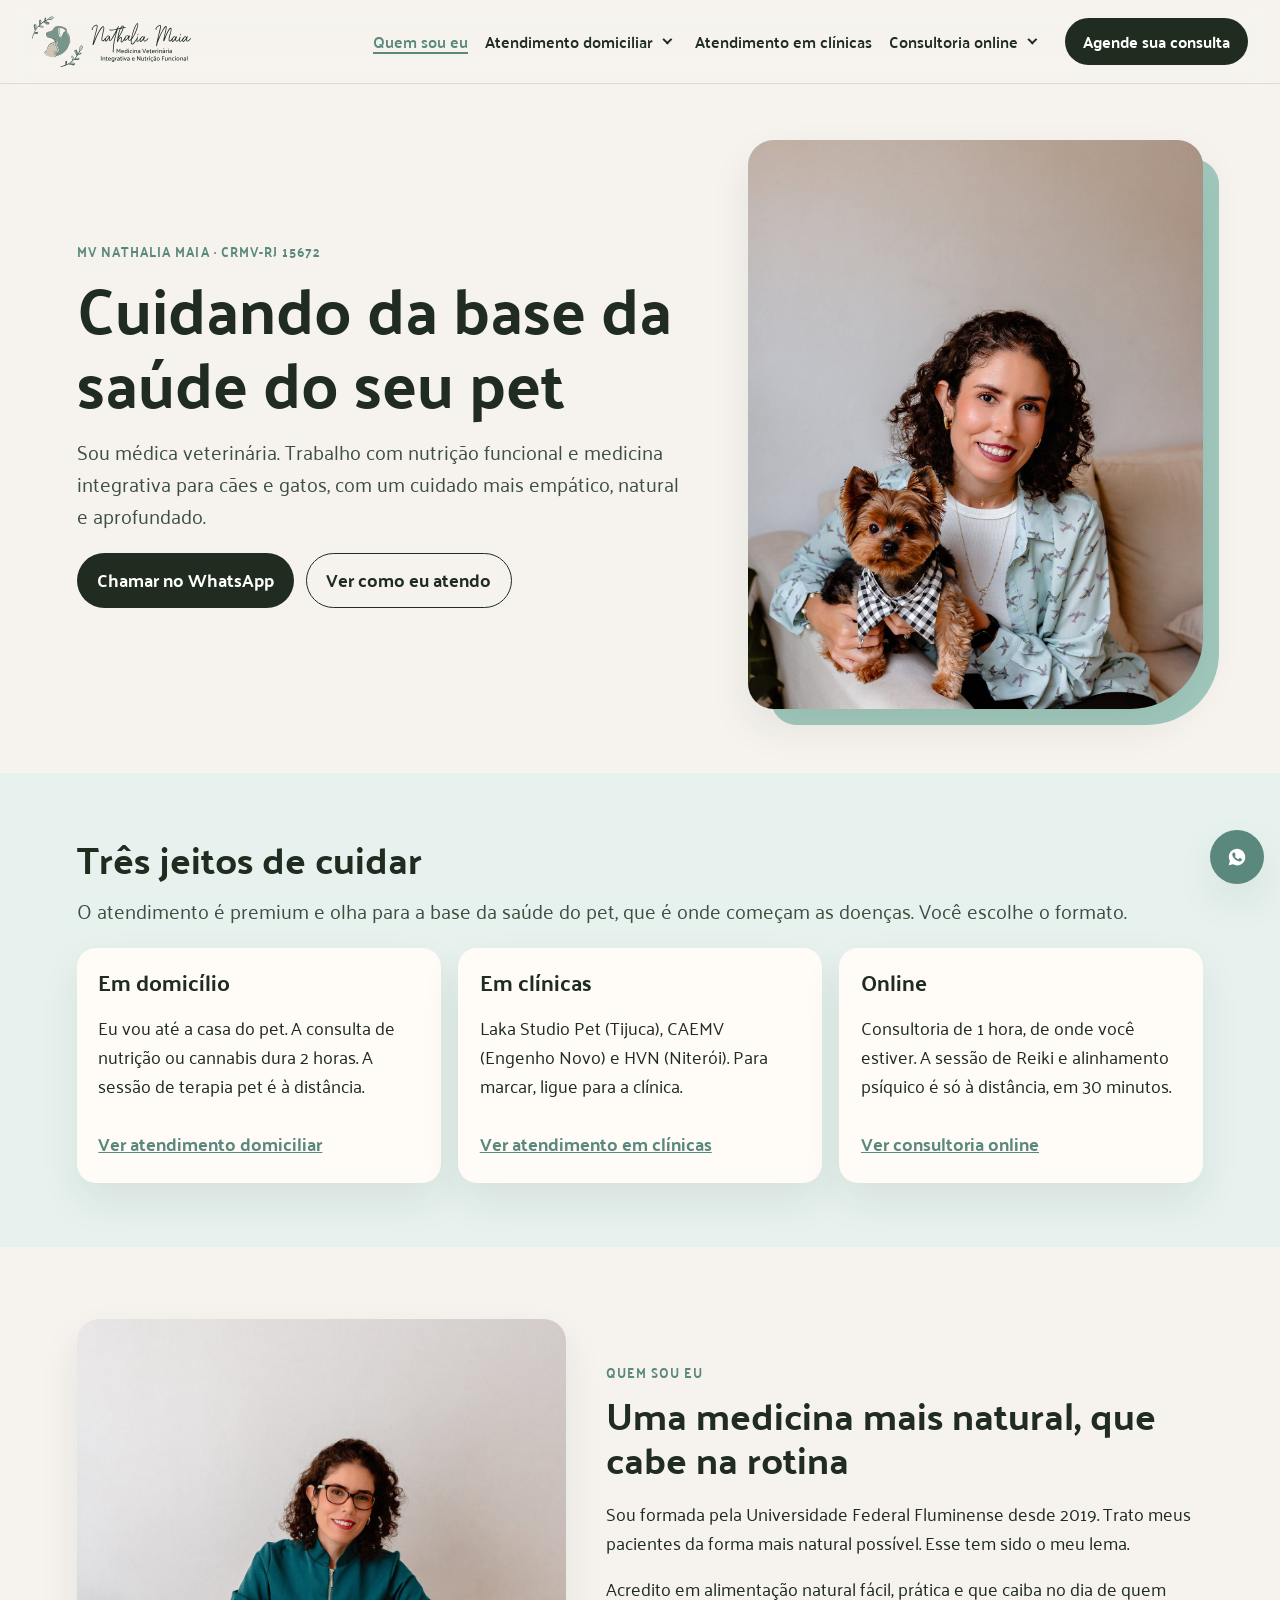
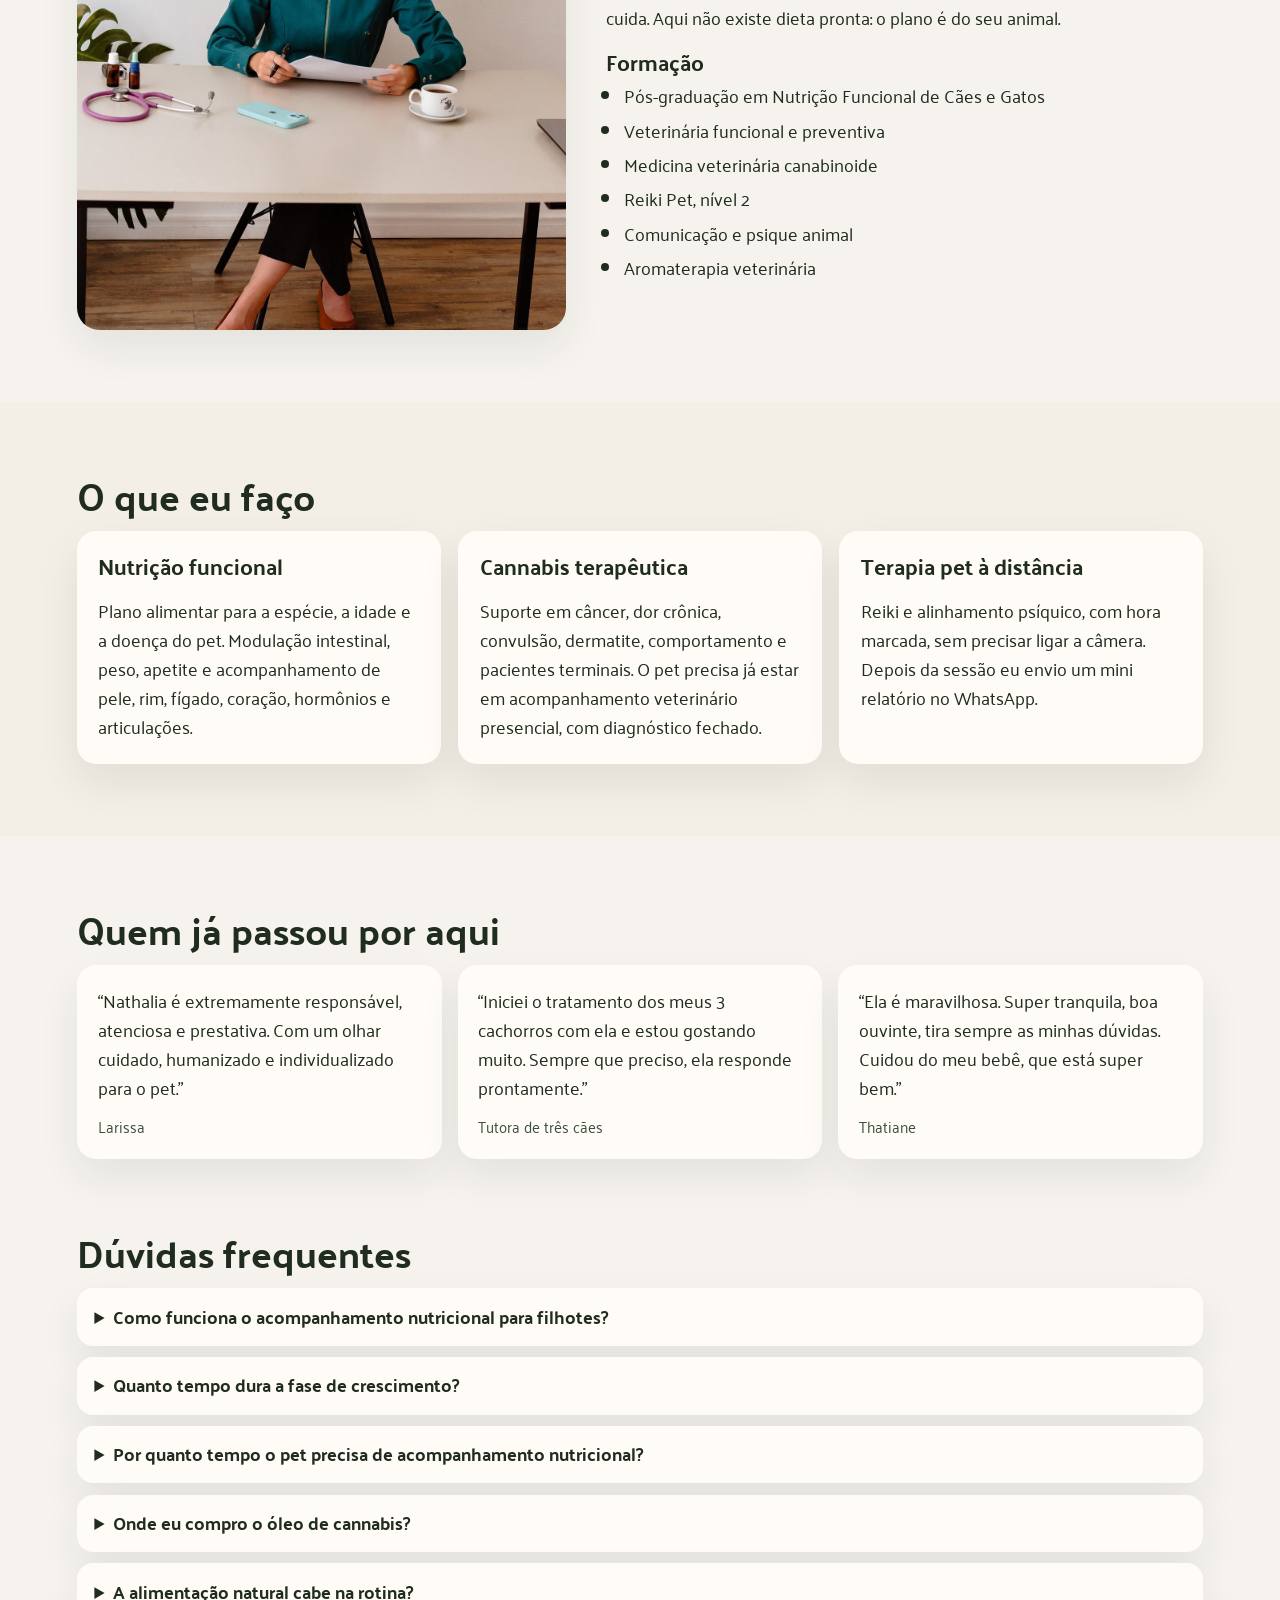
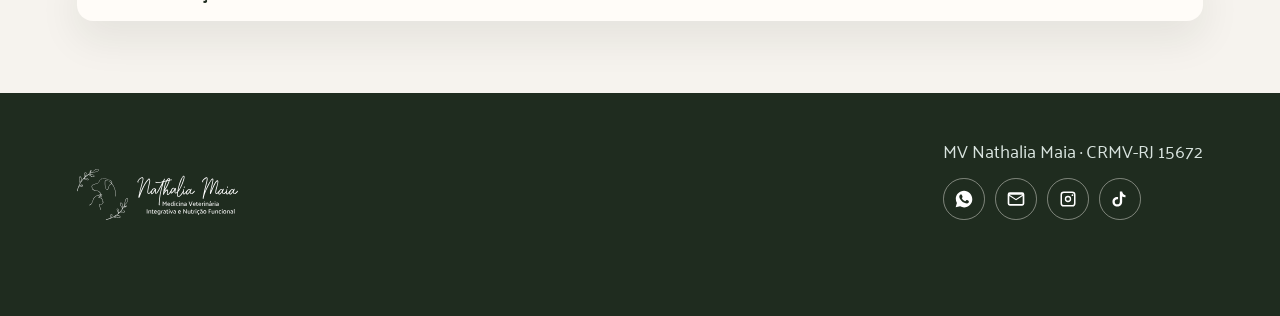
==== commit 3d311ea3: "Leva o clique do menu ao topo da pagina e iguala o menu da consultoria. Co-authored-by: Cursor <curs" ====
--- a/index.html
+++ b/index.html
@@ -21,7 +21,8 @@
     <nav class="site-nav" id="site-nav">
       <a href="index.html" aria-current="page">Quem sou eu</a>
       <div class="menu-drop">
-        <button class="menu-drop-btn" type="button" aria-expanded="false" aria-controls="menu-domiciliar">Atendimento domiciliar<span class="caret" aria-hidden="true"></span></button>
+        <a href="domiciliar.html">Atendimento domiciliar</a>
+        <button class="menu-drop-btn" type="button" aria-expanded="false" aria-controls="menu-domiciliar" aria-label="Abrir opções de atendimento domiciliar"><span class="caret" aria-hidden="true"></span></button>
         <div class="menu-panel" id="menu-domiciliar">
           <a href="domiciliar.html#nutricional">Atendimento Nutricional Funcional</a>
           <a href="domiciliar.html#cannabis">Atendimento Terapêutico com Cannabis</a>
@@ -29,7 +30,15 @@
         </div>
       </div>
       <a href="clinicas.html">Atendimento em clínicas</a>
-      <a href="online.html">Consultoria online</a>
+      <div class="menu-drop">
+        <a href="online.html">Consultoria online</a>
+        <button class="menu-drop-btn" type="button" aria-expanded="false" aria-controls="menu-online" aria-label="Abrir opções de consultoria online"><span class="caret" aria-hidden="true"></span></button>
+        <div class="menu-panel" id="menu-online">
+          <a href="online.html#nutricional">Atendimento Nutricional Funcional</a>
+          <a href="online.html#cannabis">Atendimento Terapêutico com Cannabis</a>
+          <a href="online.html#terapia">Sessão de Terapia Pet à distância</a>
+        </div>
+      </div>
     </nav>
     <div class="header-end">
       <a class="btn btn-agende" href="https://wa.me/5521992675647?text=Ol%C3%A1%2C%20Dra.%20Nathalia!%20Vim%20pelo%20site%20e%20gostaria%20de%20agendar%20uma%20consulta." target="_blank" rel="noopener noreferrer">Agende sua consulta</a>
--- a/css/styles.css
+++ b/css/styles.css
@@ -195,23 +195,28 @@
 
 .btn-agende:hover { background: #314332; }
 
-.menu-drop { position: relative; }
+.menu-drop {
+  position: relative;
+  display: inline-flex;
+  align-items: center;
+  gap: 0.2rem;
+}
 
 .menu-drop-btn {
   display: inline-flex;
   align-items: center;
-  gap: 0.35rem;
+  justify-content: center;
+  width: 1.4rem;
+  height: 1.4rem;
   border: 0;
   background: none;
   color: inherit;
   font: inherit;
-  font-weight: 600;
-  font-size: 1rem;
   cursor: pointer;
   padding: 0;
 }
 
-.menu-drop.is-current .menu-drop-btn {
+.menu-drop.is-current > a {
   color: var(--viridian);
   box-shadow: inset 0 -2px 0 var(--viridian);
 }
@@ -242,6 +247,8 @@
 
 .menu-drop.is-open .menu-panel { display: block; }
 
+.site-nav .menu-drop:last-child .menu-panel { left: auto; right: 0; }
+
 .menu-panel a {
   display: block;
   padding: 0.72rem 1.15rem;
@@ -349,12 +356,15 @@
 
 .subnav {
   display: flex;
-  flex-wrap: wrap;
-  gap: 0.55rem;
-  margin: 1.3rem 0 0;
+  flex-direction: column;
+  align-items: flex-start;
+  gap: 0.75rem;
+  margin: 1.5rem 0 0;
   padding: 0;
   list-style: none;
 }
+
+.subnav li { margin: 0; }
 
 .subnav a {
   text-decoration: none;
@@ -512,13 +522,16 @@
 
 .site-header.is-compact .site-nav a { padding: 0.6rem 0; white-space: normal; }
 
-.site-header.is-compact .menu-drop { width: 100%; }
-.site-header.is-compact .menu-drop-btn {
+.site-header.is-compact .menu-drop {
+  display: flex;
+  flex-wrap: wrap;
   width: 100%;
+  align-items: center;
   justify-content: space-between;
-  padding: 0.6rem 0;
-  white-space: normal;
-}
+}
+.site-header.is-compact .menu-drop > a { padding: 0.6rem 0; white-space: normal; }
+.site-header.is-compact .menu-drop-btn { width: 2.2rem; height: 2.2rem; }
+.site-header.is-compact .menu-drop .menu-panel { width: 100%; left: 0; right: auto; }
 .site-header.is-compact .menu-panel {
   position: static;
   min-width: 0;
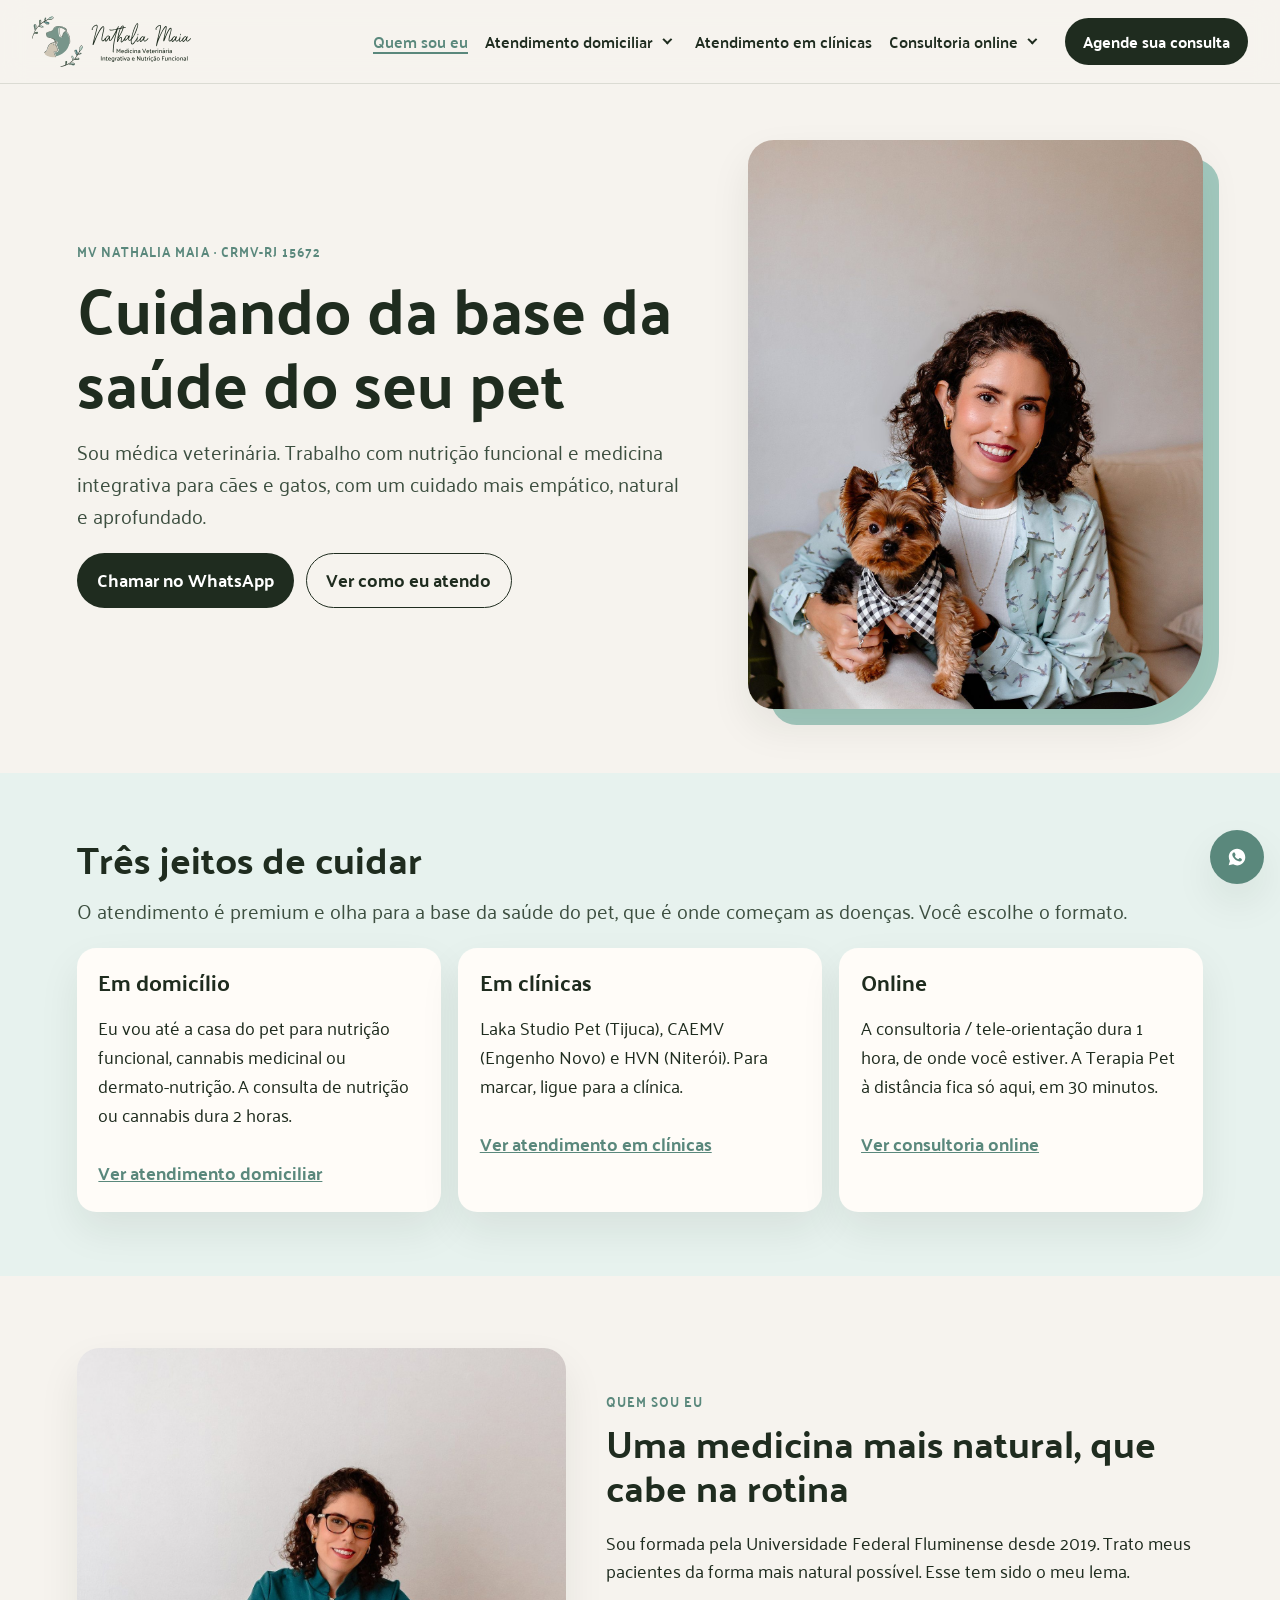
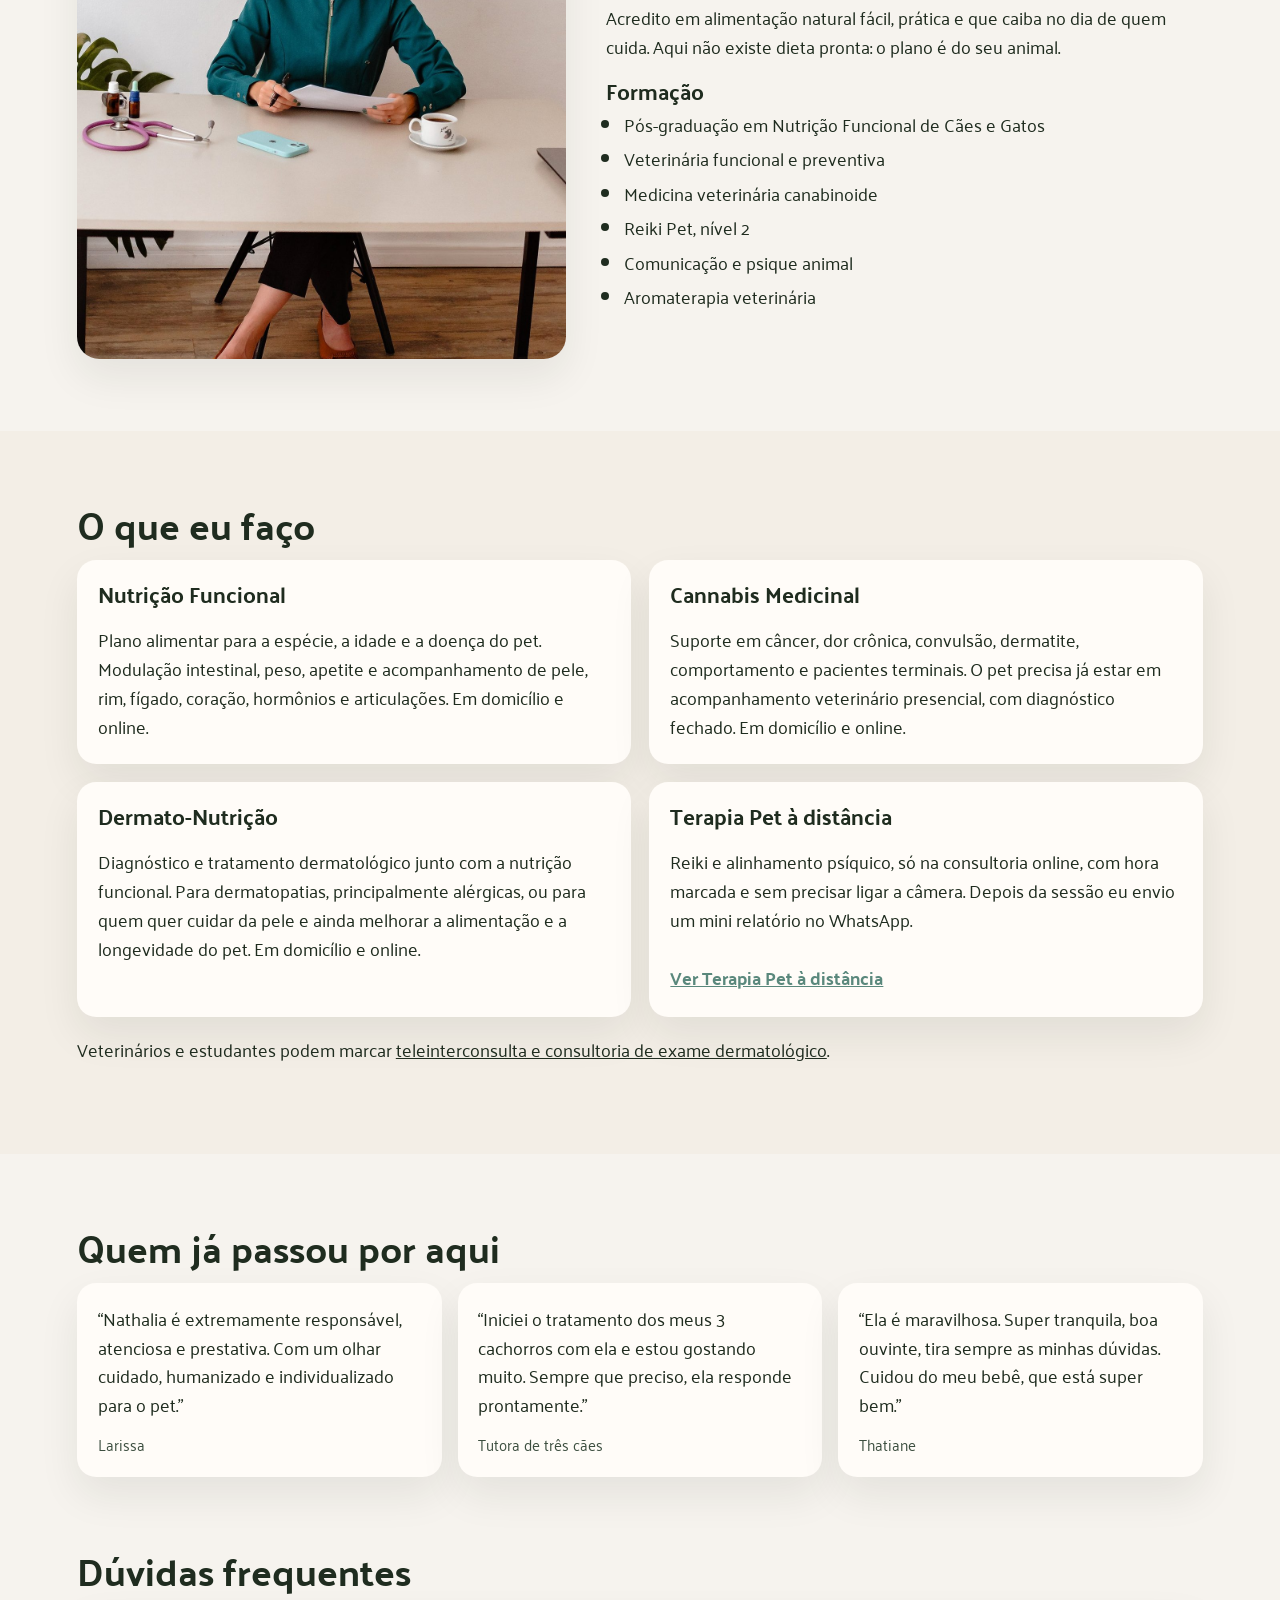
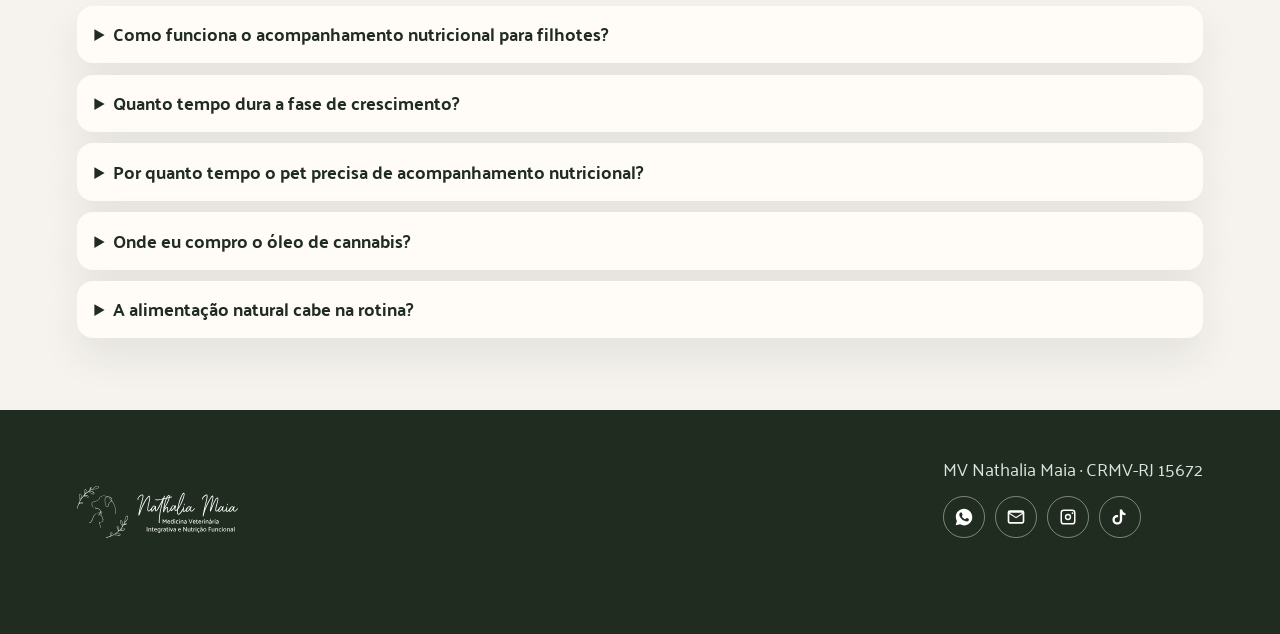
==== commit 6a8e8b4e: "Atualiza os servicos do site conforme o brief da Dra. Nathalia. Tira a Terapia Pet do domiciliar, in" ====
--- a/index.html
+++ b/index.html
@@ -5,7 +5,7 @@
   <meta name="viewport" content="width=device-width, initial-scale=1">
   <meta name="robots" content="noindex">
   <title>Quem sou eu | Nathalia Maia</title>
-  <meta name="description" content="MV Nathalia Maia, CRMV-RJ 15672. Nutrição funcional e medicina veterinária integrativa para cães e gatos.">
+  <meta name="description" content="MV Nathalia Maia, CRMV-RJ 15672. Nutrição funcional, cannabis medicinal, dermato-nutrição e medicina veterinária integrativa para cães e gatos.">
   <link rel="icon" href="assets/icone.png">
   <link rel="preconnect" href="https://fonts.googleapis.com">
   <link rel="preconnect" href="https://fonts.gstatic.com" crossorigin>
@@ -24,9 +24,9 @@
         <a href="domiciliar.html">Atendimento domiciliar</a>
         <button class="menu-drop-btn" type="button" aria-expanded="false" aria-controls="menu-domiciliar" aria-label="Abrir opções de atendimento domiciliar"><span class="caret" aria-hidden="true"></span></button>
         <div class="menu-panel" id="menu-domiciliar">
-          <a href="domiciliar.html#nutricional">Atendimento Nutricional Funcional</a>
-          <a href="domiciliar.html#cannabis">Atendimento Terapêutico com Cannabis</a>
-          <a href="domiciliar.html#terapia">Sessão de Terapia Pet à distância</a>
+          <a href="domiciliar.html#nutricional">Nutrição Funcional</a>
+          <a href="domiciliar.html#cannabis">Cannabis Medicinal</a>
+          <a href="domiciliar.html#dermato">Dermato-Nutrição</a>
         </div>
       </div>
       <a href="clinicas.html">Atendimento em clínicas</a>
@@ -34,9 +34,11 @@
         <a href="online.html">Consultoria online</a>
         <button class="menu-drop-btn" type="button" aria-expanded="false" aria-controls="menu-online" aria-label="Abrir opções de consultoria online"><span class="caret" aria-hidden="true"></span></button>
         <div class="menu-panel" id="menu-online">
-          <a href="online.html#nutricional">Atendimento Nutricional Funcional</a>
-          <a href="online.html#cannabis">Atendimento Terapêutico com Cannabis</a>
-          <a href="online.html#terapia">Sessão de Terapia Pet à distância</a>
+          <a href="online.html#nutricional">Nutrição Funcional</a>
+          <a href="online.html#cannabis">Cannabis Medicinal</a>
+          <a href="online.html#dermato">Dermato-Nutrição</a>
+          <a href="online.html#vets">Para vets e estudantes</a>
+          <a href="online.html#terapia">Terapia Pet à distância</a>
         </div>
       </div>
     </nav>
@@ -69,7 +71,7 @@
         <div class="grid-3">
           <article class="card">
             <h3>Em domicílio</h3>
-            <p>Eu vou até a casa do pet. A consulta de nutrição ou cannabis dura 2 horas. A sessão de terapia pet é à distância.</p>
+            <p>Eu vou até a casa do pet para nutrição funcional, cannabis medicinal ou dermato-nutrição. A consulta de nutrição ou cannabis dura 2 horas.</p>
             <a class="more" href="domiciliar.html">Ver atendimento domiciliar</a>
           </article>
           <article class="card">
@@ -79,7 +81,7 @@
           </article>
           <article class="card">
             <h3>Online</h3>
-            <p>Consultoria de 1 hora, de onde você estiver. A sessão de Reiki e alinhamento psíquico é só à distância, em 30 minutos.</p>
+            <p>A consultoria / tele-orientação dura 1 hora, de onde você estiver. A Terapia Pet à distância fica só aqui, em 30 minutos.</p>
             <a class="more" href="online.html">Ver consultoria online</a>
           </article>
         </div>
@@ -112,20 +114,26 @@
     <section class="band-sand section">
       <div class="wrap">
         <h2>O que eu faço</h2>
-        <div class="grid-3">
-          <article class="card">
-            <h3>Nutrição funcional</h3>
-            <p>Plano alimentar para a espécie, a idade e a doença do pet. Modulação intestinal, peso, apetite e acompanhamento de pele, rim, fígado, coração, hormônios e articulações.</p>
-          </article>
-          <article class="card">
-            <h3>Cannabis terapêutica</h3>
-            <p>Suporte em câncer, dor crônica, convulsão, dermatite, comportamento e pacientes terminais. O pet precisa já estar em acompanhamento veterinário presencial, com diagnóstico fechado.</p>
-          </article>
-          <article class="card">
-            <h3>Terapia pet à distância</h3>
-            <p>Reiki e alinhamento psíquico, com hora marcada, sem precisar ligar a câmera. Depois da sessão eu envio um mini relatório no WhatsApp.</p>
-          </article>
-        </div>
+        <div class="grid-2">
+          <article class="card">
+            <h3>Nutrição Funcional</h3>
+            <p>Plano alimentar para a espécie, a idade e a doença do pet. Modulação intestinal, peso, apetite e acompanhamento de pele, rim, fígado, coração, hormônios e articulações. Em domicílio e online.</p>
+          </article>
+          <article class="card">
+            <h3>Cannabis Medicinal</h3>
+            <p>Suporte em câncer, dor crônica, convulsão, dermatite, comportamento e pacientes terminais. O pet precisa já estar em acompanhamento veterinário presencial, com diagnóstico fechado. Em domicílio e online.</p>
+          </article>
+          <article class="card">
+            <h3>Dermato-Nutrição</h3>
+            <p>Diagnóstico e tratamento dermatológico junto com a nutrição funcional. Para dermatopatias, principalmente alérgicas, ou para quem quer cuidar da pele e ainda melhorar a alimentação e a longevidade do pet. Em domicílio e online.</p>
+          </article>
+          <article class="card">
+            <h3>Terapia Pet à distância</h3>
+            <p>Reiki e alinhamento psíquico, só na consultoria online, com hora marcada e sem precisar ligar a câmera. Depois da sessão eu envio um mini relatório no WhatsApp.</p>
+            <a class="more" href="online.html#terapia">Ver Terapia Pet à distância</a>
+          </article>
+        </div>
+        <p>Veterinários e estudantes podem marcar <a href="online.html#vets">teleinterconsulta e consultoria de exame dermatológico</a>.</p>
       </div>
     </section>
 
--- a/css/styles.css
+++ b/css/styles.css
@@ -229,12 +229,21 @@
   transform: translateY(-2px) rotate(45deg);
 }
 
-.menu-drop.is-open .caret { transform: translateY(2px) rotate(225deg); }
+.menu-drop.is-open .caret,
+.site-header:not(.is-compact) .menu-drop:hover .caret,
+.site-header:not(.is-compact) .menu-drop:focus-within .caret {
+  transform: translateY(2px) rotate(225deg);
+}
+
+.site-header:not(.is-compact) .menu-drop {
+  padding-bottom: 0.85rem;
+  margin-bottom: -0.85rem;
+}
 
 .menu-panel {
   display: none;
   position: absolute;
-  top: calc(100% + 0.85rem);
+  top: 100%;
   left: 0;
   z-index: 30;
   min-width: 18.5rem;
@@ -245,7 +254,11 @@
   box-shadow: 0 18px 40px rgba(31, 44, 31, 0.14);
 }
 
-.menu-drop.is-open .menu-panel { display: block; }
+.menu-drop.is-open .menu-panel,
+.site-header:not(.is-compact) .menu-drop:hover .menu-panel,
+.site-header:not(.is-compact) .menu-drop:focus-within .menu-panel {
+  display: block;
+}
 
 .site-nav .menu-drop:last-child .menu-panel { left: auto; right: 0; }
 
@@ -358,7 +371,7 @@
   display: flex;
   flex-direction: column;
   align-items: flex-start;
-  gap: 0.75rem;
+  gap: 1.75rem;
   margin: 1.5rem 0 0;
   padding: 0;
   list-style: none;
@@ -366,16 +379,23 @@
 
 .subnav li { margin: 0; }
 
-.subnav a {
+.subnav a,
+.pill {
   text-decoration: none;
   font-weight: 700;
   font-size: 0.98rem;
-  background: #e7f2ee;
+  background: #a2c9be;
   border-radius: 999px;
   padding: 0.55rem 0.9rem;
 }
 
-.subnav a:hover { background: var(--tareyton); }
+.subnav a:hover { background: #8fb5a9; }
+
+h3.pill {
+  display: inline-block;
+  line-height: 1.3;
+  margin: 1.75rem 0 0.85rem;
+}
 
 .topic { scroll-margin-top: 6.5rem; }
 
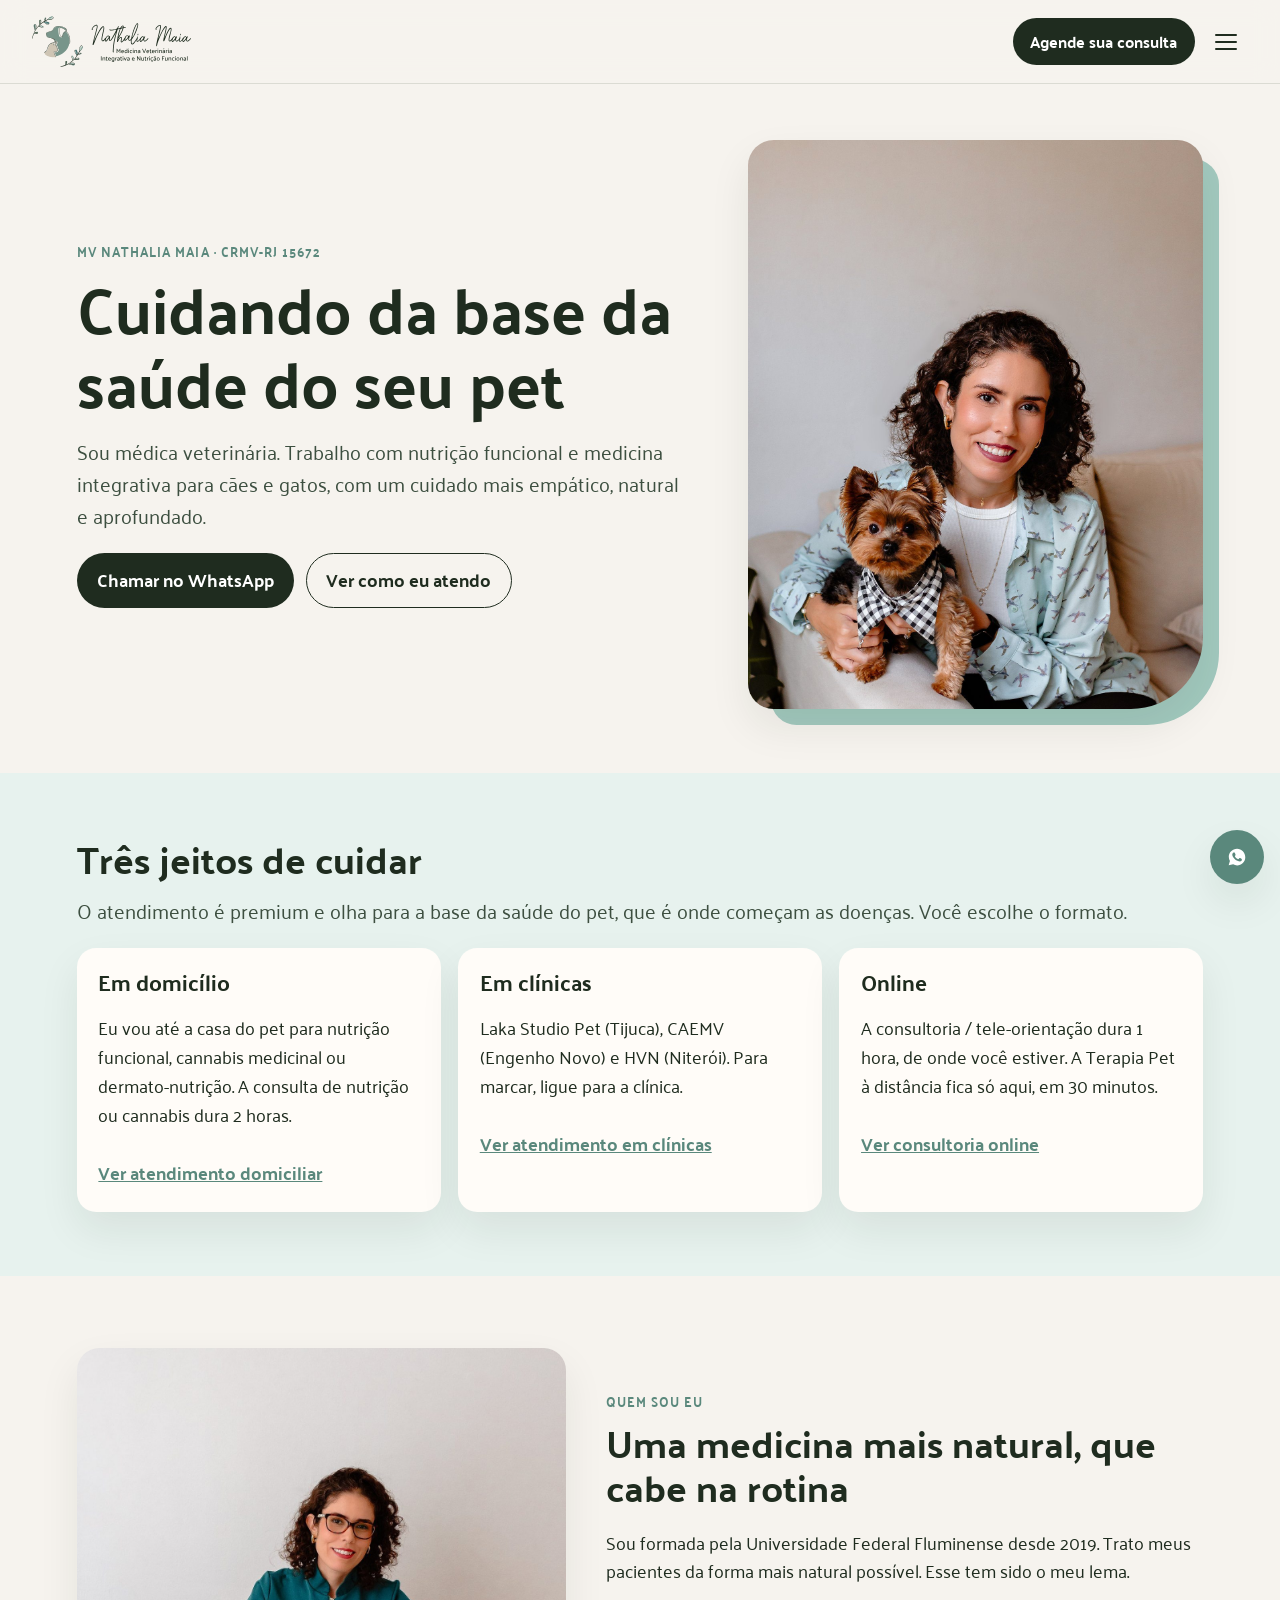
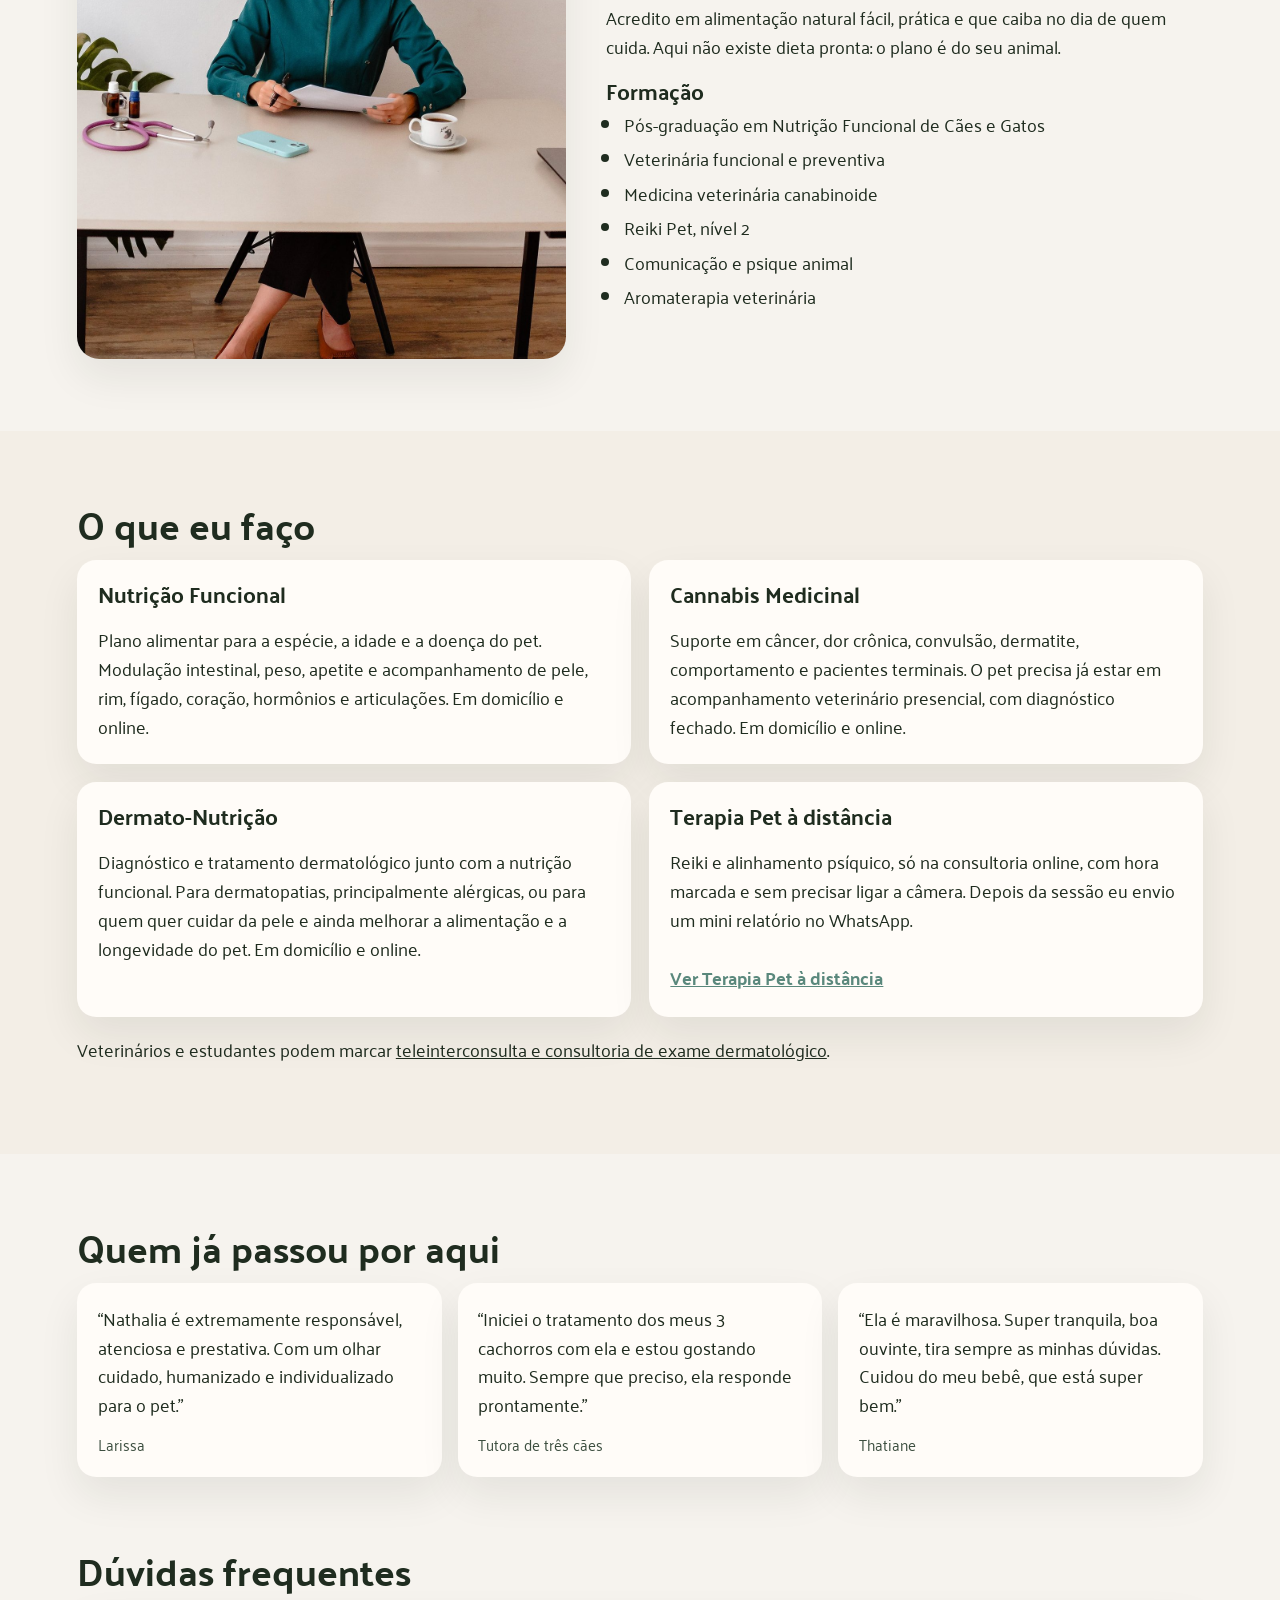
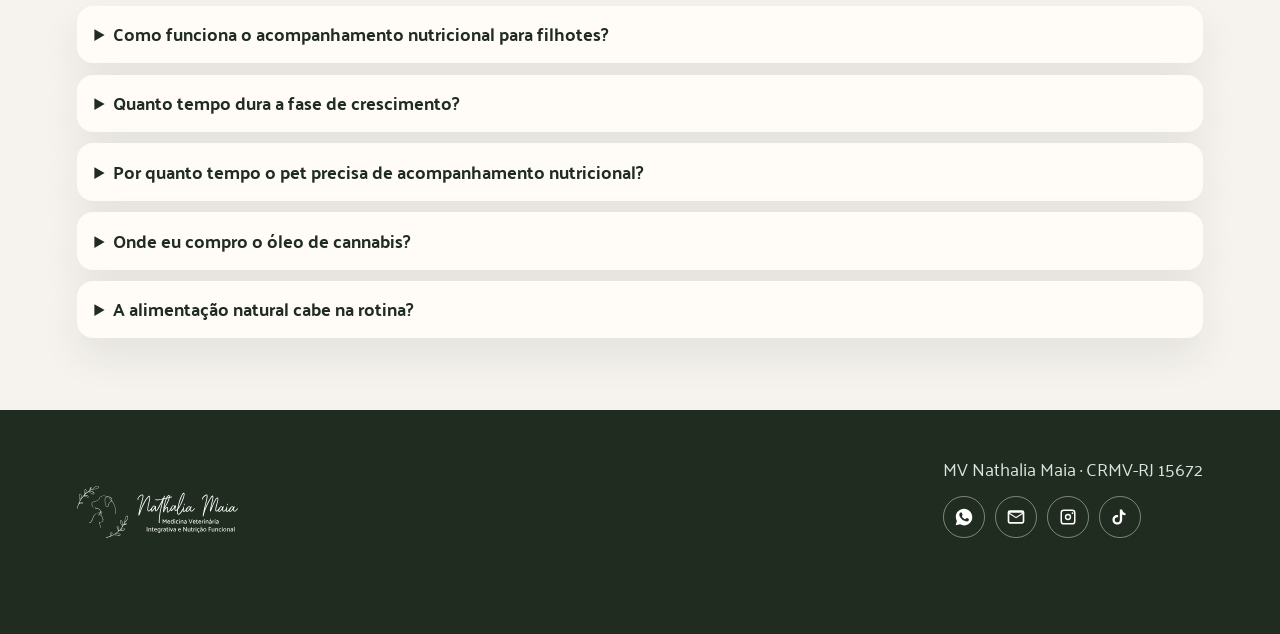
==== commit b0d0ad1a: "Separa a consultoria para vets da pagina de tutores. A area Para vets e estudantes passa a ter pagin" ====
--- a/index.html
+++ b/index.html
@@ -37,10 +37,10 @@
           <a href="online.html#nutricional">Nutrição Funcional</a>
           <a href="online.html#cannabis">Cannabis Medicinal</a>
           <a href="online.html#dermato">Dermato-Nutrição</a>
-          <a href="online.html#vets">Para vets e estudantes</a>
           <a href="online.html#terapia">Terapia Pet à distância</a>
         </div>
       </div>
+      <a href="vets.html">Para vets e estudantes</a>
     </nav>
     <div class="header-end">
       <a class="btn btn-agende" href="https://wa.me/5521992675647?text=Ol%C3%A1%2C%20Dra.%20Nathalia!%20Vim%20pelo%20site%20e%20gostaria%20de%20agendar%20uma%20consulta." target="_blank" rel="noopener noreferrer">Agende sua consulta</a>
@@ -133,7 +133,7 @@
             <a class="more" href="online.html#terapia">Ver Terapia Pet à distância</a>
           </article>
         </div>
-        <p>Veterinários e estudantes podem marcar <a href="online.html#vets">teleinterconsulta e consultoria de exame dermatológico</a>.</p>
+        <p>Veterinários e estudantes podem marcar <a href="vets.html">teleinterconsulta e consultoria de exame dermatológico</a>.</p>
       </div>
     </section>
 
